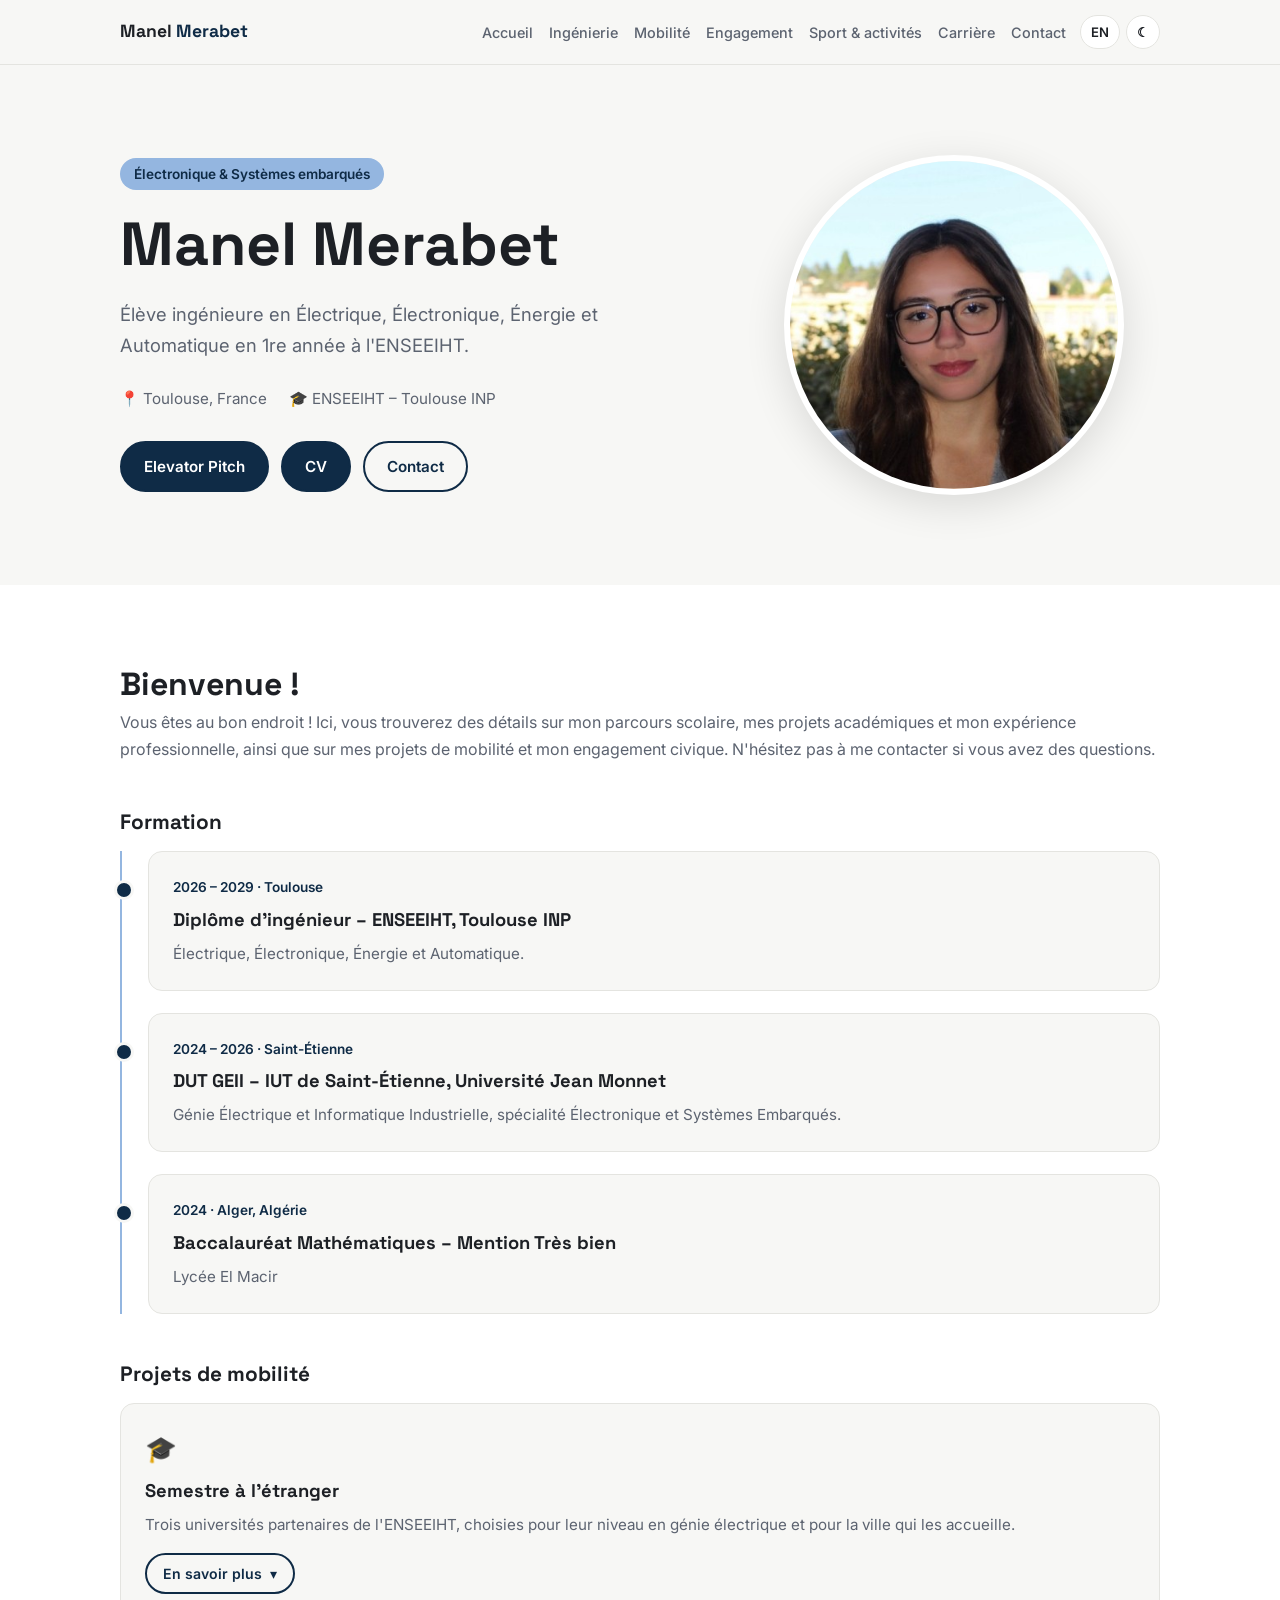
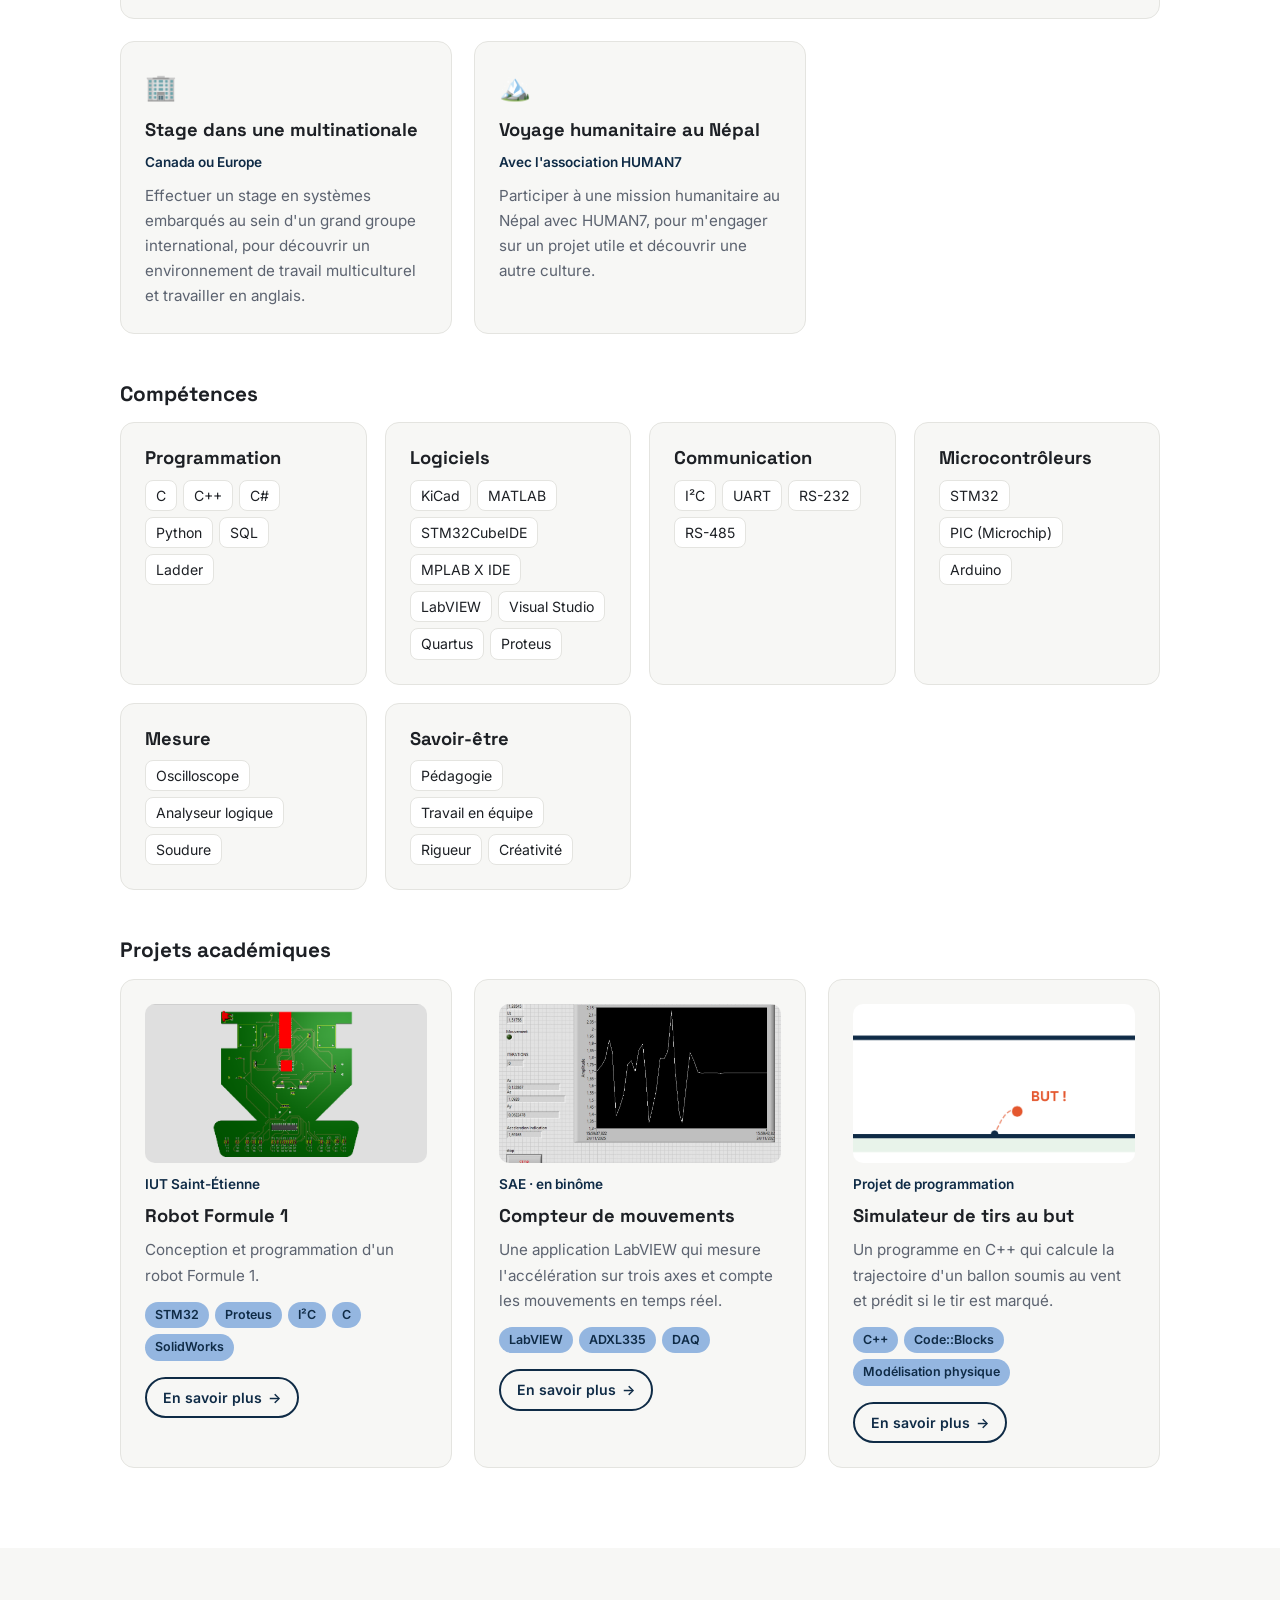
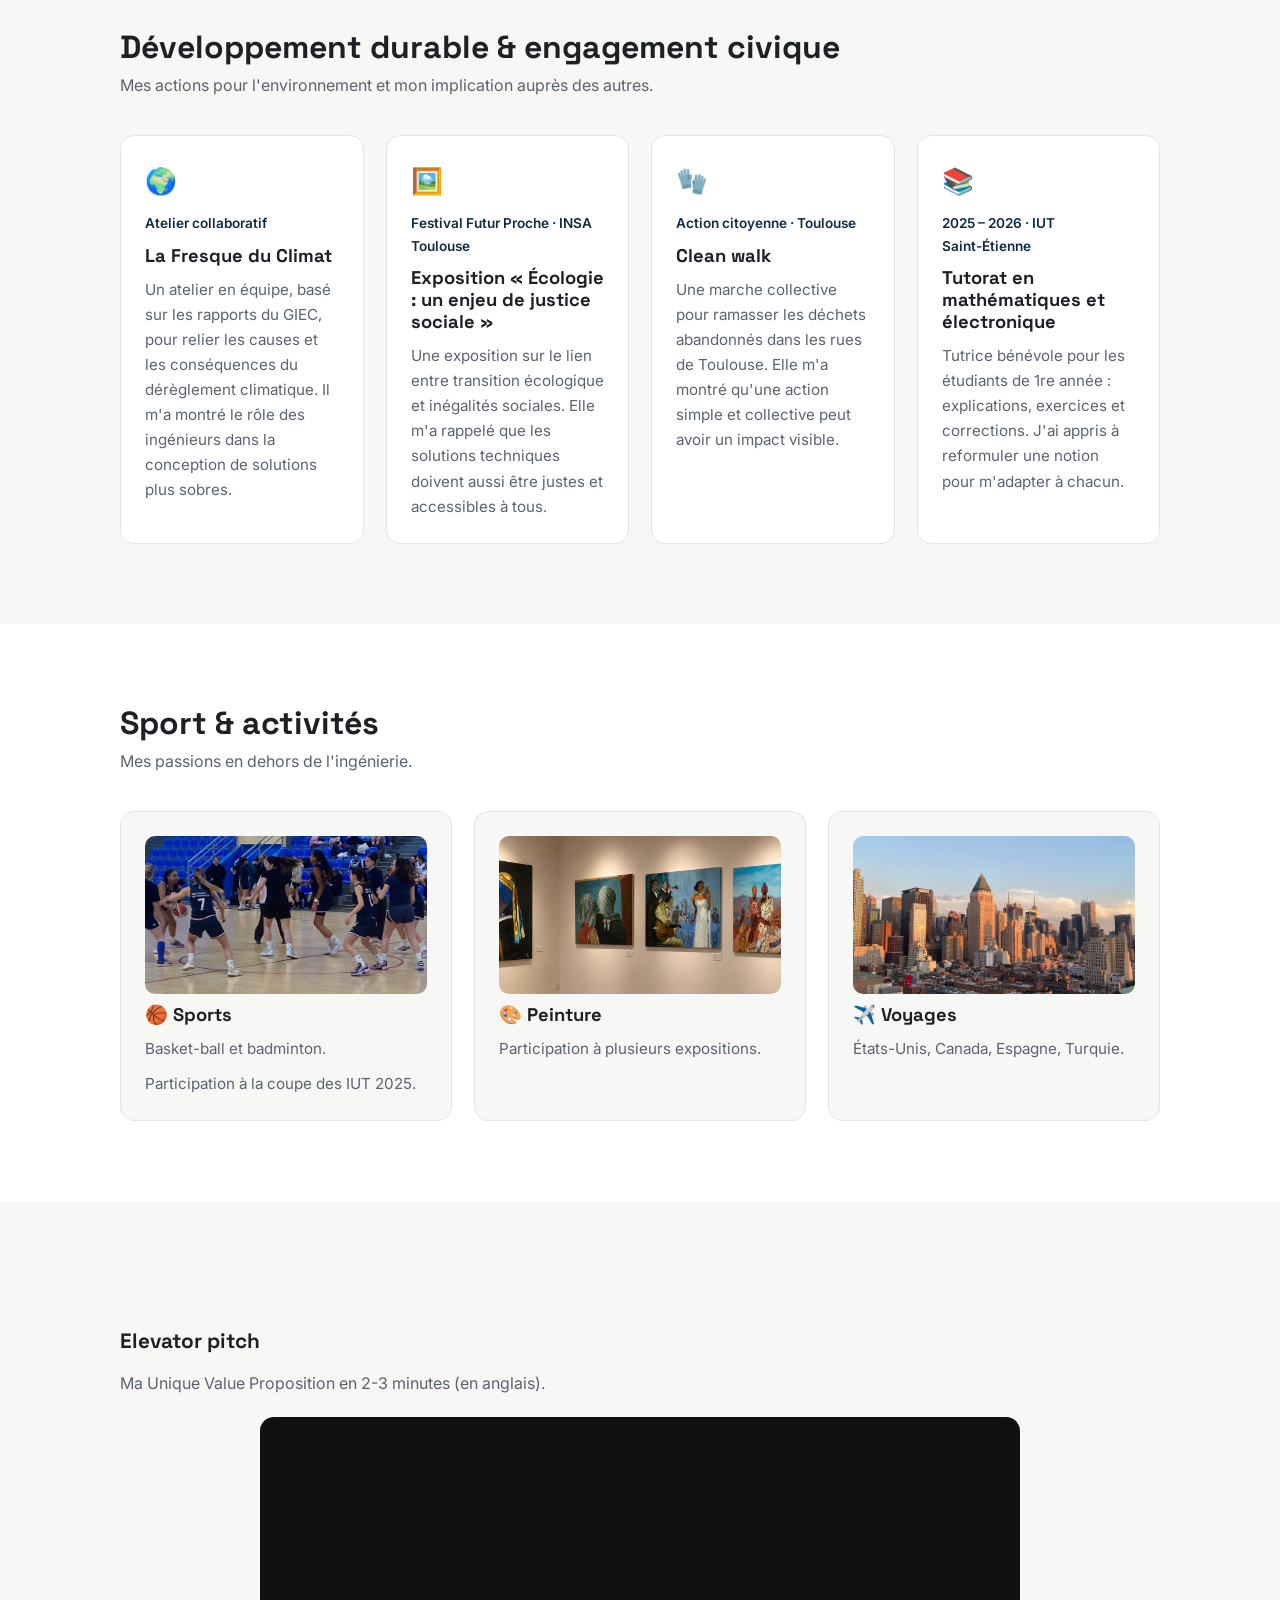
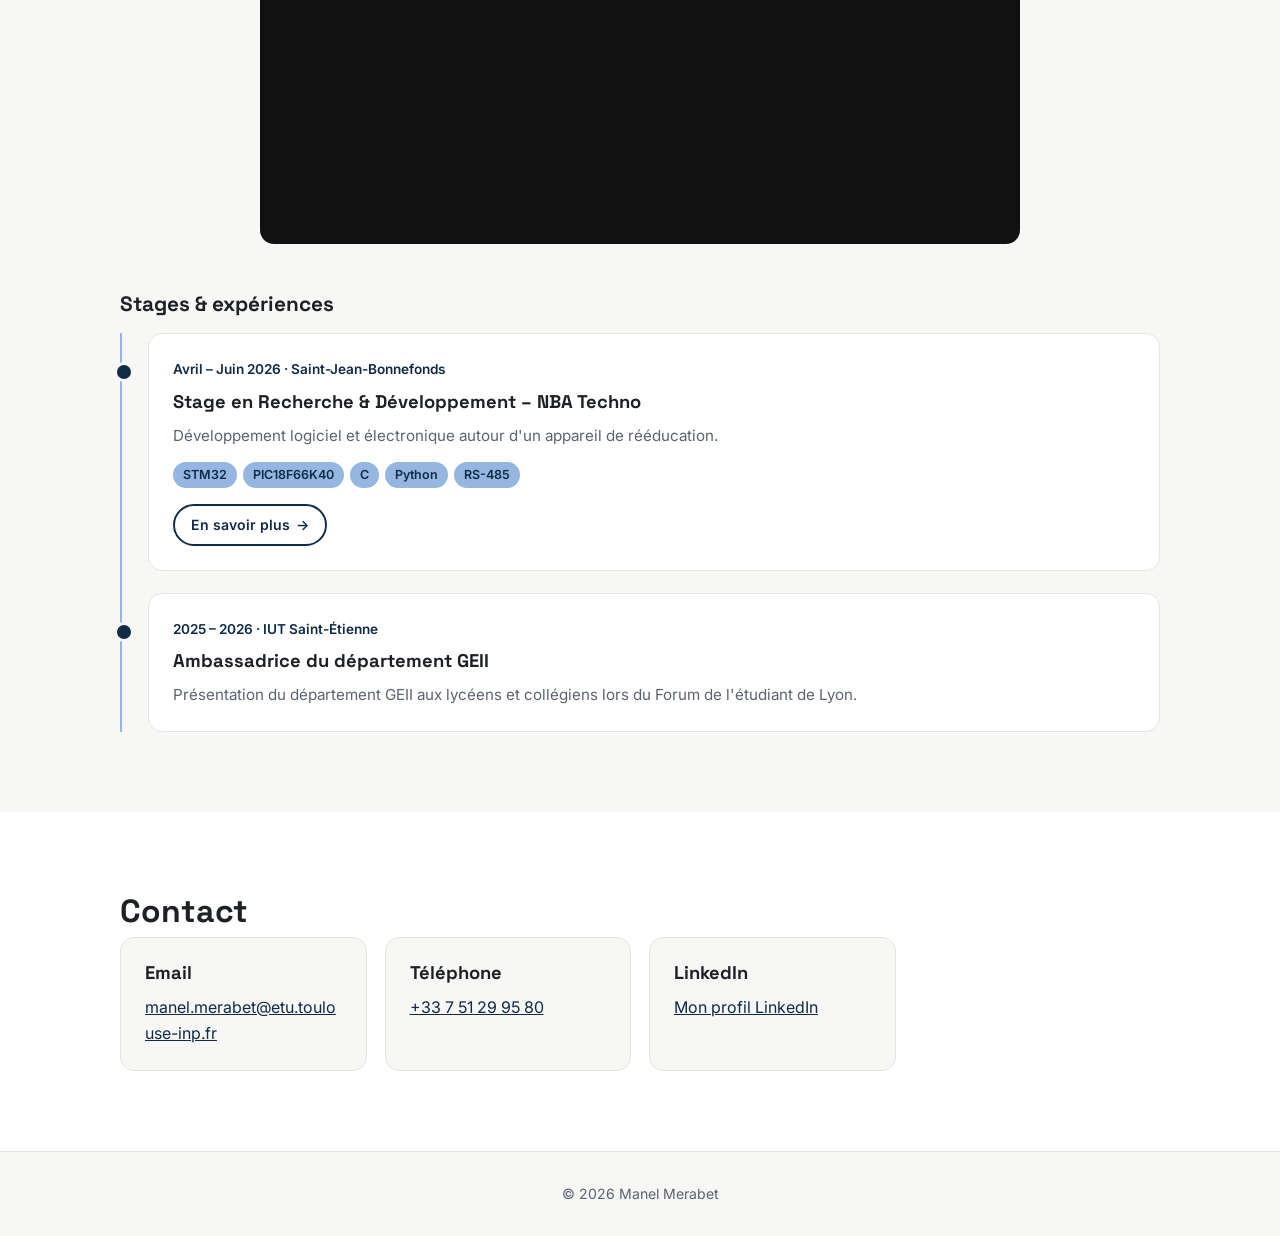
==== index.html @ 95bf096a "Add files via upload" ====
<!DOCTYPE html>
<!--
  ╔══════════════════════════════════════════════════════════════════╗
  ║                 E-PORTFOLIO DE MANEL MERABET                     ║
  ║          (format ENSEEIHT – CAM L3 – 6 onglets obligatoires)     ║
  ╠══════════════════════════════════════════════════════════════════╣
  ║  NOUVEAU DANS CETTE VERSION :                                    ║
  ║  - Bouton ☀/☾ en haut : mode clair / mode sombre                 ║
  ║  - Bouton FR/EN en haut : version française / anglaise           ║
  ║  - Boutons "En savoir plus" :                                    ║
  ║      · semestre → s'ouvre dans la page                           ║
  ║      · stage et projets → ouvrent une PAGE DÉTAILLÉE dans le     ║
  ║        même onglet (stage-nba-techno.html, projet-robot.html,    ║
  ║        projet-accelerometre.html, projet-simulateur.html)        ║
  ║                                                                  ║
  ║  ⭐ COMMENT MARCHE LE FRANÇAIS / ANGLAIS :                        ║
  ║  Chaque texte est écrit DEUX FOIS, l'un sous l'autre :           ║
  ║     <p class="fr">Bonjour</p>                                    ║
  ║     <p class="en">Hello</p>                                      ║
  ║  Le site affiche seulement celui de la langue choisie.           ║
  ║  ⚠️ Quand tu modifies un texte, modifie LES DEUX versions.       ║
  ║                                                                  ║
  ║  ⭐ COMMENT MARCHE "EN SAVOIR PLUS" :                             ║
  ║     <details>                                                    ║
  ║       <summary>En savoir plus</summary>   ← le bouton            ║
  ║       ... contenu caché qui s'ouvre au clic ...                  ║
  ║     </details>                                                   ║
  ║                                                                  ║
  ║  RAPPELS :                                                       ║
  ║  - ✏️ = à modifier / compléter   ⚠️ = attention                  ║
  ║  - Ctrl + F puis "✏️" pour trouver tous les endroits à remplir.  ║
  ║  - Ne supprime jamais une balise fermante (</p>, </div>...).     ║
  ║                                                                  ║
  ║  FICHIERS DU SITE (tous dans le MÊME dossier) :                  ║
  ║  index.html (cette page) · style.css (style de TOUTES les pages, ║
  ║  dont les couleurs) · script.js (boutons FR/EN et ☾/☀)           ║
  ║  + les 4 pages détaillées citées plus haut                       ║
  ║  + tes images et CV :                                            ║
  ║  photo.jpg · CV_Manel_Merabet_FR.pdf · CV_Manel_Merabet_EN.pdf   ║
  ║  projet-robot.png · projet-accelerometre.jpg                     ║
  ║  projet-simulateur-carte.png · sport.jpg · peinture.jpg          ║
  ║  voyages.jpg                                                     ║
  ╚══════════════════════════════════════════════════════════════════╝
-->
<html lang="fr" data-lang="fr" data-title-fr="Manel Merabet – E-portfolio ENSEEIHT" data-title-en="Manel Merabet – ENSEEIHT e-portfolio">
<head>
  <meta charset="UTF-8">
  <meta name="viewport" content="width=device-width, initial-scale=1.0">
  <title>Manel Merabet – E-portfolio ENSEEIHT</title>
  <meta name="description" content="E-portfolio de Manel Merabet, élève ingénieure à l'ENSEEIHT : projets, mobilité, engagement et projet professionnel.">

  <!-- Remet la langue et le thème choisis lors de la dernière visite (ne pas toucher) -->
  <script>
    (function () {
      var r = document.documentElement;
      try {
        var t = localStorage.getItem('theme');
        var l = localStorage.getItem('lang');
        if (t) r.setAttribute('data-theme', t);
        if (l) { r.setAttribute('data-lang', l); r.lang = l; }
      } catch (e) {}
    })();
  </script>

  <link rel="preconnect" href="https://fonts.googleapis.com">
  <link rel="preconnect" href="https://fonts.gstatic.com" crossorigin>
  <link href="https://fonts.googleapis.com/css2?family=Space+Grotesk:wght@500;700&family=Inter:wght@400;500;600&display=swap" rel="stylesheet">

  <!-- Tout le style (couleurs, tailles...) est dans style.css -->
  <link rel="stylesheet" href="style.css">
</head>
<body>

  <!-- ==================================================================
       MENU (les 6 onglets N7) + boutons langue et thème
       ================================================================== -->
  <header>
    <nav class="conteneur">
      <a href="#accueil" class="logo">Manel <span>Merabet</span></a>

      <ul class="menu" onclick="this.classList.remove('ouvert')">
        <li><a href="#accueil"><span class="fr">Accueil</span><span class="en">Welcome</span></a></li>
        <li><a href="#ingenierie"><span class="fr">Ingénierie</span><span class="en">Engineering</span></a></li>
        <li><a href="#mobilite"><span class="fr">Mobilité</span><span class="en">Mobility</span></a></li>
        <li><a href="#engagement"><span class="fr">Engagement</span><span class="en">Engagement</span></a></li>
        <li><a href="#activites"><span class="fr">Sport &amp; activités</span><span class="en">Sport &amp; activities</span></a></li>
        <li><a href="#carriere"><span class="fr">Carrière</span><span class="en">Career</span></a></li>
        <li><a href="#contact">Contact</a></li>
      </ul>

      <div class="reglages">
        <!-- Bouton langue : affiche la langue vers laquelle on va basculer -->
        <button class="petit-bouton" onclick="changerLangue()" aria-label="Changer de langue / Switch language">
          <span class="fr">EN</span><span class="en">FR</span>
        </button>
        <!-- Bouton thème clair / sombre -->
        <button class="petit-bouton" id="bouton-theme" onclick="changerTheme()" aria-label="Mode clair / sombre">☾</button>
        <button class="bouton-menu" aria-label="Menu" onclick="document.querySelector('.menu').classList.toggle('ouvert')">☰</button>
      </div>
    </nav>
  </header>

  <main>

    <!-- ==================================================================
         ONGLET 1 : WELCOME (Accueil)
         ================================================================== -->
    <section id="accueil">
      <div class="conteneur accueil-grille">
        <div>
          <span class="badge">
            <span class="fr">Électronique &amp; Systèmes embarqués</span>
            <span class="en">Electronics &amp; Embedded Systems</span>
          </span>

          <h1>Manel Merabet</h1>

          <!-- ✏️ Ta présentation (présent → passé bref → ce que tu cherches) -->
          <p class="accroche fr">
            Élève ingénieure en Électrique, Électronique, Énergie et Automatique en 1re année à l'ENSEEIHT.
          </p>
          <p class="accroche en">
            First-year engineering student in Electrical Engineering, Electronics, Energy and Automation at ENSEEIHT.
          </p>

          <div class="infos">
            <span>📍 Toulouse, France</span>
            <span>🎓 ENSEEIHT – Toulouse INP</span>
          </div>

          <div class="boutons">
            <a href="#pitch" class="bouton plein">Elevator Pitch</a>
            <a href="CV_Manel_Merabet_FR.pdf" class="bouton plein fr" target="_blank">CV</a>
            <a href="CV_Manel_Merabet_EN.pdf" class="bouton plein en" target="_blank">Resume</a>
            <a href="#contact" class="bouton vide">Contact</a>
            
            
          </div>
        </div>

        <!-- ✏️ Ta photo : photo.jpg dans le dossier -->
        <img src="photo.jpg" alt="Manel Merabet" class="photo">
      </div>
    </section>

    <!-- ==================================================================
         ONGLET 2 : ENGINEERING COURSE (Parcours ingénieur)
         Formation (frise) → Projets de mobilité → Compétences → Projets
         ================================================================== -->
    <section id="ingenierie">
      <div class="conteneur">
        <h2 class="titre-section"><span class="fr">Bienvenue !</span><span class="en">Welcome!</span></h2>
        <p class="sous-titre">
          <span class="fr">Vous êtes au bon endroit ! Ici, vous trouverez des détails sur mon parcours scolaire, mes projets académiques et mon expérience professionnelle, ainsi que sur mes projets de mobilité et mon engagement civique. N'hésitez pas à me contacter si vous avez des questions.</span>
          <span class="en">You are in the right place! Here you will find details about my education, my academic projects and my work experience, as well as my mobility plans and civic engagement. Feel free to contact me if you have any questions.</span>
        </p>

       
        <!-- ---------------- FORMATION (même format que les expériences) ----------------
             ✏️ Un bloc <article class="carte"> par diplôme, le plus récent en haut. -->
        <h3 id="formation"><span class="fr">Formation</span><span class="en">Education</span></h3>
        <div class="frise">

          <article class="carte">
            <span class="meta">2026 – 2029 · Toulouse</span>
            <h4>
              <span class="fr">Diplôme d'ingénieur – ENSEEIHT, Toulouse INP</span>
              <span class="en">Engineering degree – ENSEEIHT, Toulouse INP</span>
            </h4>
            <p class="fr">Électrique, Électronique, Énergie et Automatique.</p>
            <p class="en">Electrical Engineering, Electronics, Energy and Automation.</p>
          </article>

          <article class="carte">
            <span class="meta">2024 – 2026 · Saint-Étienne</span>
            <h4>
              <span class="fr">DUT GEII – IUT de Saint-Étienne, Université Jean Monnet</span>
              <span class="en">Bachelor of Technology in Electrical Engineering – IUT Saint-Étienne</span>
            </h4>
            <p class="fr">Génie Électrique et Informatique Industrielle, spécialité Électronique et Systèmes Embarqués.</p>
            <p class="en">Electrical Engineering and Industrial Computing, specialising in Electronics and Embedded Systems.</p>
          </article>

          <article class="carte">
            <span class="meta">2024 · <span class="fr">Alger, Algérie</span><span class="en">Algiers, Algeria</span></span>
            <h4>
              <span class="fr">Baccalauréat Mathématiques – Mention Très bien</span>
              <span class="en">Baccalaureate in Mathematics – Highest Honours</span>
            </h4>
            <p>Lycée El Macir</p>
          </article>

        </div>

        <!-- ---------------- PROJETS DE MOBILITÉ ----------------
             1 grande carte "Semestre à l'étranger" (avec En savoir plus → 3 universités)
             + 1 carte stage + 1 carte Népal.
             ⚠️ Pense à relier chaque université à un de tes 3 role models (onglet Carrière). -->
        <h3 id="projets-mobilite"><span class="fr">Projets de mobilité</span><span class="en">Mobility plans</span></h3>
        <div class="grille">

          <!-- ======== SEMESTRE À L'ÉTRANGER ======== -->
          <article class="carte large">
            <span class="icone">🎓</span>
            <h4><span class="fr">Semestre à l'étranger</span><span class="en">Semester abroad</span></h4>
            <p class="fr">Trois universités partenaires de l'ENSEEIHT, choisies pour leur niveau en génie électrique et pour la ville qui les accueille.</p>
            <p class="en">Three ENSEEIHT partner universities, chosen for their strength in electrical engineering and for the city around them.</p>

            <details>
              <summary><span class="fr">En savoir plus</span><span class="en">Learn more</span></summary>
              <div class="details-contenu">
                <div class="universites">

                  <!-- ---- Université 1 : TUM ---- -->
                  <div class="universite">
                    <img class="drapeau" src="https://flagcdn.com/w80/de.png" alt="Allemagne">
                    <h5>Technische Universität München (TUM)</h5>
                    <span class="meta">
                      <span class="fr">Munich, Allemagne · Erasmus+ · Electricity and energy</span>
                      <span class="en">Munich, Germany · Erasmus+ · Electricity and energy</span>
                    </span>
                    <p class="fr"><strong>L'école :</strong> l'une des meilleures universités techniques d'Europe, très reconnue en génie électrique, énergie et systèmes embarqués, avec une recherche très active.</p>
                    <p class="en"><strong>The school:</strong> one of Europe's leading technical universities, highly regarded in electrical engineering, energy and embedded systems, with very active research.</p>
                    <p class="fr"><strong>La ville :</strong> Munich est un grand pôle industriel (Siemens, Infineon, BMW, Rohde &amp; Schwarz), avec une excellente qualité de vie, et l'occasion d'améliorer mon allemand.</p>
                    <p class="en"><strong>The city:</strong> Munich is a major industrial hub (Siemens, Infineon, BMW, Rohde &amp; Schwarz), with a high quality of life,  and a chance to improve my German language.</p>
                  </div>

                  <!-- ---- Université 2 : University of Sydney ----
                       ⚠️ D'après ta capture, l'accord se termine le 08/10/2025 :
                          vérifie auprès des relations internationales qu'il est renouvelé. -->
                  <div class="universite">
                    <img class="drapeau" src="https://flagcdn.com/w80/au.png" alt="Australie">
                  
                    <h5>The University of Sydney</h5>
                    <span class="meta">
                      <span class="fr">Sydney, Australie · Échange bilatéral</span>
                      <span class="en">Sydney, Australia · Bilateral exchange</span>
                    </span>
                    <p class="fr"><strong>L'école :</strong> la plus ancienne université d'Australie et l'une des mieux classées au monde, avec une faculté d'ingénierie réputée en génie électrique et électronique.</p>
                    <p class="en"><strong>The school:</strong> Australia's oldest university and one of the highest-ranked in the world, with a renowned faculty of engineering in electrical and electronic engineering.</p>
                    <p class="fr"><strong>La ville :</strong> Sydney est la plus grande ville d'Australie, un centre économique international, avec une immersion totale en anglais et une vie au bord de l'océan.</p>
                    <p class="en"><strong>The city:</strong> Sydney is Australia's largest city and an international business hub, offering full English immersion and life by the ocean.</p>
                  </div>

                  <!-- ---- Université 3 : Tokyo City University ----
                       ⚠️ Vérifie que l'accord est toujours actif et que les cours de génie électrique
                          sont ouverts aux étudiants de l'N7. -->
                  <div class="universite">
                    <img class="drapeau" src="https://flagcdn.com/w80/jp.png" alt="Japon">
                    <h5>Tokyo City University (TCU)</h5>
                    <span class="meta">
                      <span class="fr">Tokyo, Japon · Échange bilatéral</span>
                      <span class="en">Tokyo, Japan · Bilateral exchange</span>
                    </span>
                    <p class="fr"><strong>L'école :</strong> une université japonaise spécialisée en sciences et ingénierie, avec des formations en génie électrique et électronique.</p>
                    <p class="en"><strong>The school:</strong> a Japanese university specialising in science and engineering, offering electrical and electronic engineering courses.</p>
                    <p class="fr"><strong>La ville :</strong> Tokyo est une capitale mondiale de l'électronique et de la robotique (Sony, Toshiba, NEC), et une immersion dans une culture très différente.</p>
                    <p class="en"><strong>The city:</strong> Tokyo is a world capital of electronics and robotics (Sony, Toshiba, NEC), and an immersion in a very different culture.</p>
                  </div>

                </div>
              </div>
            </details>
          </article>

          <!-- ======== STAGE DANS UNE MULTINATIONALE ======== -->
          <article class="carte">
            <span class="icone">🏢</span>
            <h4><span class="fr">Stage dans une multinationale</span><span class="en">Internship in a multinational company</span></h4>
            <span class="meta"><span class="fr">Canada ou Europe</span><span class="en">Canada or Europe</span></span>
            <!-- ✏️ Précise : quel stage (S8, fin d'études ?), quel secteur, quelles entreprises visées -->
            <p class="fr">Effectuer un stage en systèmes embarqués au sein d'un grand groupe international, pour découvrir un environnement de travail multiculturel et travailler en anglais.</p>
            <p class="en">Complete an embedded systems internship in a large international company, to experience a multicultural work environment and work in English.</p>
          </article>

          <!-- ======== NÉPAL – HUMAN7 ======== -->
          <article class="carte">
            <span class="icone">🏔️</span>
            <h4><span class="fr">Voyage humanitaire au Népal</span><span class="en">Humanitarian trip to Nepal</span></h4>
            <span class="meta"><span class="fr">Avec l'association HUMAN7</span><span class="en">With the HUMAN7 association</span></span>
            <!-- ✏️ Précise : la mission prévue, la période, ton rôle -->
            <p class="fr">Participer à une mission humanitaire au Népal avec HUMAN7, pour m'engager sur un projet utile et découvrir une autre culture.</p>
            <p class="en">Take part in a humanitarian mission in Nepal with HUMAN7, to contribute to a meaningful project and discover another culture.</p>
          </article>

        </div>

        <!-- ---------------- COMPÉTENCES ----------------
             Les noms techniques (C, Python...) sont les mêmes en FR et EN. -->
        <h3 id="competences"><span class="fr">Compétences</span><span class="en">Skills</span></h3>
        <div class="competences">
          <div class="carte">
            <h4><span class="fr">Programmation</span><span class="en">Programming</span></h4>
            <ul><li>C</li><li>C++</li><li>C#</li><li>Python</li><li>SQL</li><li>Ladder</li></ul>
          </div>
          <div class="carte">
            <h4><span class="fr">Logiciels</span><span class="en">Software</span></h4>
            <ul><li>KiCad</li><li>MATLAB</li><li>STM32CubeIDE</li><li>MPLAB X IDE</li><li>LabVIEW</li><li>Visual Studio</li><li>Quartus</li><li>Proteus</li></ul>
          </div>
          <div class="carte">
            <h4><span class="fr">Communication</span><span class="en">Communication protocols</span></h4>
            <ul><li>I²C</li><li>UART</li><li>RS-232</li><li>RS-485</li></ul>
          </div>
          <div class="carte">
            <h4><span class="fr">Microcontrôleurs</span><span class="en">Microcontrollers</span></h4>
            <ul><li>STM32</li><li>PIC (Microchip)</li><li>Arduino</li></ul>
          </div>
          <div class="carte">
            <h4><span class="fr">Mesure</span><span class="en">Test &amp; measurement</span></h4>
            <ul>
              <li><span class="fr">Oscilloscope</span><span class="en">Oscilloscope</span></li>
              <li><span class="fr">Analyseur logique</span><span class="en">Logic analyzer</span></li>
              <li><span class="fr">Soudure</span><span class="en">Soldering</span></li>
            </ul>
          </div>
          <div class="carte">
            <h4><span class="fr">Savoir-être</span><span class="en">Soft skills</span></h4>
            <ul>
              <li><span class="fr">Pédagogie</span><span class="en">Teaching</span></li>
              <li><span class="fr">Travail en équipe</span><span class="en">Teamwork</span></li>
              <li><span class="fr">Rigueur</span><span class="en">Rigour</span></li>
              <li><span class="fr">Créativité</span><span class="en">Creativity</span></li>
            </ul>
          </div>
        </div>

        <!-- ---------------- PROJETS ACADÉMIQUES ----------------
             Titre + résumé court + bouton "En savoir plus" qui ouvre la page détaillée.
             ✏️ Le détail de chaque projet se modifie dans son propre fichier
                (projet-robot.html, projet-accelerometre.html, projet-simulateur.html).
             ✏️ Pour un nouveau projet : copie un bloc <article> ... </article> entier. -->
        <h3 id="projets"><span class="fr">Projets académiques</span><span class="en">Academic projects</span></h3>
        <div class="grille">

          <!-- ======== PROJET 1 : ROBOT ======== -->
          <article class="carte">
            <img src="projet-robot.png" alt="Robot Formule 1 / Formula 1 Robot">
            <span class="meta"><span class="fr">IUT Saint-Étienne</span><span class="en">IUT Saint-Étienne</span></span>
            <h4><span class="fr">Robot Formule 1 </span><span class="en">Formula 1 robot</span></h4>
            <p class="fr">Conception et programmation d'un robot Formule 1.</p>
            <p class="en">Design and programming of a Formula 1 robot.</p>
            <div class="etiquettes"><span>STM32</span><span>Proteus</span><span>I²C</span><span>C</span><span>SolidWorks</span></div>
            <!-- "En savoir plus" ouvre la page détaillée projet-robot.html (dans le même onglet) -->
            <a href="projet-robot.html" class="bouton-lien"><span class="fr">En savoir plus</span><span class="en">Learn more</span> →</a>
          </article>

          <!-- ======== PROJET 2 : ACCÉLÉROMÈTRE ======== -->
          <article class="carte">
            <!-- style="..." : l'image s'affiche en entier, sans être coupée -->
            <img src="projet-accelerometre.jpg" alt="Accéléromètre / Accelerometer">
            <span class="meta"><span class="fr">SAE · en binôme</span><span class="en">Pair project</span></span>
            <h4><span class="fr">Compteur de mouvements</span><span class="en">Motion counter</span></h4>
            <p class="fr">Une application LabVIEW qui mesure l'accélération sur trois axes et compte les mouvements en temps réel.</p>
            <p class="en">A LabVIEW application that measures acceleration on three axes and counts movements in real time.</p>
            <div class="etiquettes"><span>LabVIEW</span><span>ADXL335</span><span>DAQ</span></div>
            <!-- "En savoir plus" ouvre la page détaillée projet-accelerometre.html (dans le même onglet) -->
            <a href="projet-accelerometre.html" class="bouton-lien"><span class="fr">En savoir plus</span><span class="en">Learn more</span> →</a>
          </article>

          <!-- ======== PROJET 3 : SIMULATEUR C++ ======== -->
          <article class="carte">
            <!-- style="..." : l'image s'affiche en entier, sans être coupée -->
            <img src="projet-simulateur-carte.png" alt="Simulateur de tirs au but / Penalty shoot-out simulator" >
            <span class="meta"><span class="fr">Projet de programmation</span><span class="en">Programming project</span></span>
            <h4><span class="fr">Simulateur de tirs au but</span><span class="en">Penalty shoot-out simulator</span></h4>
            <p class="fr">Un programme en C++ qui calcule la trajectoire d'un ballon soumis au vent et prédit si le tir est marqué.</p>
            <p class="en">A C++ program that calculates a ball's path in the wind and predicts whether the shot is scored.</p>
            <div class="etiquettes"><span>C++</span><span>Code::Blocks</span><span><span class="fr">Modélisation physique</span><span class="en">Physics modelling</span></span></div>
            <!-- "En savoir plus" ouvre la page détaillée projet-simulateur.html (dans le même onglet) -->
            <a href="projet-simulateur.html" class="bouton-lien"><span class="fr">En savoir plus</span><span class="en">Learn more</span> →</a>
          </article>

        </div>
      </div>
    </section>

    

    <!-- ==================================================================
         ONGLET 4 : SUSTAINABILITY & CIVIC ENGAGEMENT
         ================================================================== -->
    <section id="engagement">
      <div class="conteneur">
        <h2 class="titre-section"><span class="fr">Développement durable &amp; engagement civique</span><span class="en">Sustainability &amp; civic engagement</span></h2>
        <p class="sous-titre">
          <span class="fr">Mes actions pour l'environnement et mon implication auprès des autres.</span>
          <span class="en">My actions for the environment and my involvement with others.</span>
        </p>

        <!-- ---------------- MES ENGAGEMENTS ----------------
             4 cartes sur une même ligne (style="..." sur la grille).
             ✏️ Pour ajouter une action : copie un bloc <article class="carte"> ... </article>. -->
        <div class="grille" style="grid-template-columns: repeat(auto-fit, minmax(220px, 1fr));">

          <!-- ======== FRESQUE DU CLIMAT ======== -->
          <article class="carte">
            <span class="icone">🌍</span>
            <span class="meta"><span class="fr">Atelier collaboratif</span><span class="en">Collaborative workshop</span></span>
            <h4><span class="fr">La Fresque du Climat</span><span class="en">The Climate Fresk</span></h4>
            <p class="fr">Un atelier en équipe, basé sur les rapports du GIEC, pour relier les causes et les conséquences du dérèglement climatique. Il m'a montré le rôle des ingénieurs dans la conception de solutions plus sobres.</p>
            <p class="en">A team workshop, based on IPCC reports, linking the causes and consequences of climate change. It showed me the role engineers play in designing more sustainable solutions.</p>
          </article>

          <!-- ======== FUTUR PROCHE ======== -->
          <article class="carte">
            <span class="icone">🖼️</span>
            <span class="meta"><span class="fr">Festival Futur Proche · INSA Toulouse</span><span class="en">Futur Proche festival · INSA Toulouse</span></span>
            <h4><span class="fr">Exposition « Écologie : un enjeu de justice sociale »</span><span class="en">Exhibition “Ecology: a matter of social justice”</span></h4>
            <p class="fr">Une exposition sur le lien entre transition écologique et inégalités sociales. Elle m'a rappelé que les solutions techniques doivent aussi être justes et accessibles à tous.</p>
            <p class="en">An exhibition on the link between the ecological transition and social inequality. It reminded me that technical solutions must also be fair and accessible to all.</p>
          </article>

          <!-- ======== CLEAN WALK ======== -->
          <article class="carte">
            <span class="icone">🧤</span>
            <span class="meta"><span class="fr">Action citoyenne · Toulouse</span><span class="en">Community action · Toulouse</span></span>
            <h4>Clean walk</h4>
            <p class="fr">Une marche collective pour ramasser les déchets abandonnés dans les rues de Toulouse. Elle m'a montré qu'une action simple et collective peut avoir un impact visible.</p>
            <p class="en">A group walk to pick up litter in the streets of Toulouse. It showed me that a simple, collective action can have a visible impact.</p>
          </article>

          <!-- ======== TUTORAT ======== -->
          <article class="carte">
            <span class="icone">📚</span>
            <span class="meta">2025 – 2026 · IUT Saint-Étienne</span>
            <h4><span class="fr">Tutorat en mathématiques et électronique</span><span class="en">Peer tutoring in mathematics and electronics</span></h4>
            <p class="fr">Tutrice bénévole pour les étudiants de 1re année : explications, exercices et corrections. J'ai appris à reformuler une notion pour m'adapter à chacun.</p>
            <p class="en">Volunteer tutor for first-year students: explanations, exercises and marking. I learned to rephrase an idea to suit each student.</p>
          </article>

        </div>
      </div>
    </section>

    <!-- ==================================================================
         ONGLET 5 : SPORT & OTHER ACTIVITIES
         ================================================================== -->
    <section id="activites">
      <div class="conteneur">
        <h2 class="titre-section"><span class="fr">Sport &amp; activités</span><span class="en">Sport &amp; activities</span></h2>
        <p class="sous-titre">
          <span class="fr">Mes passions en dehors de l'ingénierie.</span>
          <span class="en">My passions outside engineering.</span>
        </p>

        <div class="grille">
          <article class="carte">
            <img src="sport.jpg" alt="Sport">
            <h4>🏀 <span class="fr">Sports</span><span class="en">Sports</span></h4>
            <p class="fr">Basket-ball et badminton.</p>
            <p class="en">Basketball and badminton.</p>
            <p class="fr">Participation à la coupe des IUT 2025.</p>
            <p class="en">Took part in the 2025 IUT Cup (French university institutes of technology).</p>
          </article>
          <article class="carte">
            <img src="peinture.jpg" alt="Peinture / Painting">
            <h4>🎨 <span class="fr">Peinture</span><span class="en">Painting</span></h4>
            <p class="fr">Participation à plusieurs expositions.</p>
            <p class="en">My work has been shown in several exhibitions.</p>
          </article>
          <article class="carte">
            <img src="voyages.jpg" alt="Voyages / Travel">
            <h4>✈️ <span class="fr">Voyages</span><span class="en">Travel</span></h4>
            <p class="fr">États-Unis, Canada, Espagne, Turquie.</p>
            <p class="en">USA, Canada, Spain, Turkey.</p>
          </article>
        </div>
      </div>
    </section>

    <!-- ==================================================================
         ONGLET 6 : CAREER DEVELOPMENT (pitch + stages)
         ⚠️ NE PAS SUPPRIMER les 2 lignes <section ...> et <div class="conteneur"> :
            ce sont elles qui gardent la section centrée dans la page.
         ================================================================== -->
    <section id="carriere">
      <div class="conteneur">

        <!-- ---------------- VIDÉO PITCH ----------------
             ✏️ Mets ta vidéo sur YouTube en "Non répertoriée", puis remplace
                ID_DE_TA_VIDEO par son identifiant (les lettres après "watch?v="). -->
        <h3 id="pitch">Elevator pitch</h3>
        <p class="intro">
          <span class="fr">Ma Unique Value Proposition en 2-3 minutes (en anglais).</span>
          <span class="en">My Unique Value Proposition in 2-3 minutes.</span>
        </p>
        <!-- style="..." : la vidéo est centrée -->
        <div class="video" style="margin: 0 auto;">
          <iframe src="https://www.youtube.com/embed/ID_DE_TA_VIDEO" title="Elevator pitch – Manel Merabet" allowfullscreen></iframe>
        </div>

       
        <!-- ---------------- STAGES & EXPÉRIENCES ----------------
             "En savoir plus" ouvre stage-nba-techno.html (le détail se modifie là-bas). -->
        <h3 id="stages"><span class="fr">Stages &amp; expériences</span><span class="en">Internships &amp; experience</span></h3>
        <div class="frise">

          <!-- ======== STAGE NBA TECHNO ======== -->
          <article class="carte">
            <span class="meta"><span class="fr">Avril – Juin 2026</span><span class="en">April – June 2026</span> · Saint-Jean-Bonnefonds</span>
            <h4><span class="fr">Stage en Recherche &amp; Développement – NBA Techno</span><span class="en">Research &amp; Development intern – NBA Techno</span></h4>
            <p class="fr">Développement logiciel et électronique autour d'un appareil de rééducation.</p>
            <p class="en">Software and hardware development for a rehabilitation device.</p>
            <div class="etiquettes"><span>STM32</span><span>PIC18F66K40</span><span>C</span><span>Python</span><span>RS-485</span></div>

            <!-- "En savoir plus" ouvre la page détaillée stage-nba-techno.html (dans le même onglet) -->
            <a href="stage-nba-techno.html" class="bouton-lien"><span class="fr">En savoir plus</span><span class="en">Learn more</span> →</a>
          </article>

          <!-- ======== AMBASSADRICE ======== -->
          <article class="carte">
            <span class="meta">2025 – 2026 · IUT Saint-Étienne</span>
            <h4><span class="fr">Ambassadrice du département GEII</span><span class="en">Student ambassador – Electrical Engineering department</span></h4>
            <p class="fr">Présentation du département GEII aux lycéens et collégiens lors du Forum de l'étudiant de Lyon.</p>
            <p class="en">Presented the Electrical Engineering department to high school and middle school students at the Lyon Student Forum.</p>
          </article>

        </div>

       
      </div>
    </section>

    <!-- ==================================================================
         CONTACT
         ================================================================== -->
    <section id="contact">
      <div class="conteneur">
        <h2 class="titre-section">Contact</h2>
        
        <div class="contact-grille">
          <div class="carte">
            <h4>Email</h4>
            <a href="mailto:manel.merabet@etu.toulouse-inp.fr">manel.merabet@etu.toulouse-inp.fr</a>
          </div>
          <div class="carte">
            <h4><span class="fr">Téléphone</span><span class="en">Phone</span></h4>
            <a href="tel:+33751299580">+33 7 51 29 95 80</a>
          </div>
          <div class="carte">
            <h4>LinkedIn</h4>
            <a href="https://www.linkedin.com/in/manel-merabet" target="_blank"><span class="fr">Mon profil LinkedIn</span><span class="en">My LinkedIn profile</span></a>
          </div>
        </div>
      </div>
    </section>

  </main>

  <footer>© 2026 Manel Merabet</footer>

  <!-- Boutons langue et thème : le code est dans script.js (ne pas toucher) -->
  <script src="script.js"></script>

</body>
</html>
---- style.css ----
/* =========================================================
   1. COULEURS
   ✏️ Mode CLAIR : modifie les valeurs dans :root ci-dessous.
   ✏️ Mode SOMBRE : modifie les valeurs dans les 2 blocs
      "MODE SOMBRE" juste après (garde-les identiques entre eux).
   ========================================================= */
:root {
  --fond: #f7f7f5;            /* fond de la page */
  --fond-carte: #ffffff;      /* fond des cartes */
  --fond-header: rgba(247, 247, 245, 0.92);
  --texte: #1d2025;           /* texte principal */
  --texte-doux: #5c6370;      /* texte secondaire */
  --accent: #0f2b46;          /* ✏️ couleur principale (ton bleu marine) */
  --accent-clair: #94b6e0;    /* ✏️ bleu clair (pastilles) */
  --sur-accent: #ffffff;      /* texte écrit SUR un bouton plein */
  --bordure: #e4e4e0;
  --rayon: 14px;
  --largeur-max: 1080px;
}
/* ---- MODE SOMBRE (automatique si l'ordinateur est en sombre) ---- */
@media (prefers-color-scheme: dark) {
  :root:not([data-theme="light"]) {
    --fond: #0f1419; --fond-carte: #171d24; --fond-header: rgba(15, 20, 25, 0.92);
    --texte: #e6e9ed; --texte-doux: #9aa4b0;
    --accent: #94b6e0; --accent-clair: #1f3550; --sur-accent: #0f1419; --bordure: #2a323c;
  }
}
/* ---- MODE SOMBRE (quand on clique sur le bouton ☾) ---- */
:root[data-theme="dark"] {
  --fond: #0f1419; --fond-carte: #171d24; --fond-header: rgba(15, 20, 25, 0.92);
  --texte: #e6e9ed; --texte-doux: #9aa4b0;
  --accent: #94b6e0; --accent-clair: #1f3550; --sur-accent: #0f1419; --bordure: #2a323c;
}

/* Langue : cache les textes de l'autre langue (ne pas toucher) */
html[data-lang="fr"] .en, html[data-lang="en"] .fr { display: none !important; }

/* =========================================================
   2. BASE (ne pas toucher)
   ========================================================= */
* { box-sizing: border-box; margin: 0; padding: 0; }
html { scroll-behavior: smooth; }
body { font-family: "Inter", system-ui, sans-serif; background: var(--fond); color: var(--texte); line-height: 1.65; transition: background .25s, color .25s; }
h1, h2, h3, h4, h5 { font-family: "Space Grotesk", sans-serif; line-height: 1.2; }
a { color: var(--accent); }
img { max-width: 100%; display: block; }
.conteneur { max-width: var(--largeur-max); margin: 0 auto; padding: 0 20px; }

/* =========================================================
   3. MENU
   ========================================================= */
header { position: sticky; top: 0; z-index: 10; background: var(--fond-header); backdrop-filter: blur(8px); border-bottom: 1px solid var(--bordure); }
nav { display: flex; align-items: center; justify-content: space-between; height: 64px; gap: 14px; }
.logo { font-family: "Space Grotesk", sans-serif; font-weight: 700; font-size: 1.1rem; color: var(--texte); text-decoration: none; white-space: nowrap; }
.logo span { color: var(--accent); }
.menu { display: flex; gap: 16px; list-style: none; margin-left: auto; }
.menu a { color: var(--texte-doux); text-decoration: none; font-size: 0.9rem; font-weight: 500; white-space: nowrap; }
.menu a:hover { color: var(--accent); }
.reglages { display: flex; gap: 6px; align-items: center; }
.petit-bouton { background: var(--fond-carte); border: 1px solid var(--bordure); color: var(--texte); border-radius: 99px; height: 34px; min-width: 34px; padding: 0 10px; font: 600 0.82rem "Inter", sans-serif; cursor: pointer; }
.petit-bouton:hover { border-color: var(--accent); color: var(--accent); }
.bouton-menu { display: none; background: none; border: 0; font-size: 1.6rem; cursor: pointer; color: var(--texte); }

/* =========================================================
   4. SECTIONS
   ========================================================= */
section { padding: 80px 0; scroll-margin-top: 64px; }
section:nth-of-type(even) { background: var(--fond-carte); }
.titre-section { font-size: 2rem; margin-bottom: 6px; }
.sous-titre { color: var(--texte-doux); margin-bottom: 36px; }
h3 { font-size: 1.3rem; margin: 48px 0 16px; scroll-margin-top: 80px; }
.sous-menu + h3 { margin-top: 0; }
.intro { color: var(--texte-doux); margin-bottom: 20px; max-width: 760px; }

.sous-menu { display: flex; flex-wrap: wrap; gap: 8px; margin-bottom: 36px; }
.sous-menu a { font-size: 0.85rem; font-weight: 600; text-decoration: none; padding: 6px 14px; border-radius: 99px; border: 1px solid var(--bordure); color: var(--texte-doux); background: var(--fond); }
.sous-menu a:hover { border-color: var(--accent); color: var(--accent); }

/* ---- Accueil ---- */
#accueil { padding: 90px 0; }
.accueil-grille { display: grid; grid-template-columns: 1.4fr 1fr; gap: 50px; align-items: center; }
.badge { display: inline-block; background: var(--accent-clair); color: var(--accent); font-weight: 600; font-size: 0.85rem; padding: 5px 14px; border-radius: 99px; margin-bottom: 18px; }
#accueil h1 { font-size: clamp(2.4rem, 6vw, 3.8rem); margin-bottom: 18px; }
.accroche { font-size: 1.15rem; color: var(--texte-doux); margin-bottom: 26px; max-width: 520px; }
.infos { display: flex; flex-wrap: wrap; gap: 10px 22px; color: var(--texte-doux); font-size: 0.95rem; margin-bottom: 30px; }
.photo { width: 100%; max-width: 340px; aspect-ratio: 1; object-fit: cover; border-radius: 50%; margin: 0 auto; border: 6px solid var(--fond-carte); box-shadow: 0 10px 40px rgba(0,0,0,0.12); background: var(--accent-clair); }

/* ---- Boutons ---- */
.boutons { display: flex; flex-wrap: wrap; gap: 12px; }
.bouton { display: inline-block; padding: 11px 22px; border-radius: 99px; font-weight: 600; text-decoration: none; font-size: 0.95rem; border: 2px solid var(--accent); }
.bouton.plein { background: var(--accent); color: var(--sur-accent); }
.bouton.vide { color: var(--accent); }
.bouton:hover { opacity: 0.85; }

/* ---- Cartes ---- */
.grille { display: grid; grid-template-columns: repeat(auto-fill, minmax(300px, 1fr)); gap: 22px; }
.carte { background: var(--fond-carte); border: 1px solid var(--bordure); border-radius: var(--rayon); padding: 24px; display: flex; flex-direction: column; gap: 10px; }
section:nth-of-type(even) .carte { background: var(--fond); }
.carte.large { grid-column: 1 / -1; }             /* carte qui prend toute la largeur */
.carte > img { border-radius: 10px; aspect-ratio: 16/9; object-fit: cover; background: var(--accent-clair); }
.carte h4 { font-size: 1.15rem; }
.carte p, .carte li { color: var(--texte-doux); font-size: 0.95rem; }
.carte ul { padding-left: 18px; }
.meta { font-size: 0.85rem; color: var(--accent); font-weight: 600; }
.a-completer { border-style: dashed; }
.icone { font-size: 1.6rem; }

.etiquettes { display: flex; flex-wrap: wrap; gap: 6px; padding-top: 4px; }
.etiquettes > span { background: var(--accent-clair); color: var(--accent); font-size: 0.78rem; font-weight: 600; padding: 3px 10px; border-radius: 99px; }

/* ---- "En savoir plus" ---- */
details { margin-top: auto; }
details > summary { list-style: none; cursor: pointer; display: inline-flex; align-items: center; gap: 8px; margin-top: 6px; padding: 7px 16px; border-radius: 99px; border: 2px solid var(--accent); color: var(--accent); font-weight: 600; font-size: 0.88rem; width: fit-content; }
details > summary::-webkit-details-marker { display: none; }
details > summary::after { content: "▾"; transition: transform .2s; }
details[open] > summary::after { transform: rotate(180deg); }
details > summary:hover { background: var(--accent); color: var(--sur-accent); }
.details-contenu { margin-top: 16px; padding-top: 16px; border-top: 1px solid var(--bordure); display: flex; flex-direction: column; gap: 14px; }
.details-contenu h5 { font-size: 0.98rem; color: var(--texte); }
.details-contenu p, .details-contenu li { font-size: 0.93rem; }

/* Les 3 universités dans "Semestre à l'étranger" */
.universites { display: grid; grid-template-columns: repeat(auto-fill, minmax(260px, 1fr)); gap: 16px; }
.universite { border: 1px solid var(--bordure); border-radius: 12px; padding: 18px; background: var(--fond-carte); display: flex; flex-direction: column; gap: 8px; }
section:nth-of-type(odd) .universite { background: var(--fond); }
.universite h5 { font-size: 1.05rem; }
.universite .drapeau { width: 36px; height: 24px; object-fit: cover; border-radius: 4px; }

/* ---- Compétences ---- */
.competences { display: grid; grid-template-columns: repeat(auto-fill, minmax(230px, 1fr)); gap: 18px; }
.competences .carte ul { list-style: none; padding: 0; display: flex; flex-wrap: wrap; gap: 6px; }
.competences .carte li { background: var(--fond-carte); border: 1px solid var(--bordure); padding: 3px 10px; border-radius: 8px; font-size: 0.88rem; color: var(--texte); }

/* ---- Frise (formation + expériences) ---- */
.frise { border-left: 2px solid var(--accent-clair); padding-left: 26px; display: flex; flex-direction: column; gap: 22px; }
.frise .carte { position: relative; }
.frise .carte::before { content: ""; position: absolute; left: -35px; top: 28px; width: 14px; height: 14px; border-radius: 50%; background: var(--accent); border: 3px solid var(--fond); }

/* ---- Vidéo ---- */
.video { position: relative; width: 100%; max-width: 760px; aspect-ratio: 16/9; border-radius: var(--rayon); overflow: hidden; background: #111; }
.video iframe, .video video { position: absolute; inset: 0; width: 100%; height: 100%; border: 0; }

.contact-grille { display: grid; grid-template-columns: repeat(auto-fill, minmax(220px, 1fr)); gap: 18px; }
.contact-grille .carte a { word-break: break-all; }
footer { text-align: center; padding: 30px 0; color: var(--texte-doux); font-size: 0.88rem; border-top: 1px solid var(--bordure); }

/* =========================================================
   5. PETITS ÉCRANS (ne pas toucher)
   ========================================================= */
@media (max-width: 1100px) {
  .bouton-menu { display: block; }
  .menu { display: none; position: absolute; top: 64px; left: 0; right: 0; flex-direction: column; gap: 0; background: var(--fond); border-bottom: 1px solid var(--bordure); margin: 0; }
  .menu.ouvert { display: flex; }
  .menu a { display: block; padding: 14px 20px; }
  .reglages { margin-left: auto; }
}
@media (max-width: 820px) {
  .accueil-grille { grid-template-columns: 1fr; text-align: center; }
  .accueil-grille .photo { order: -1; max-width: 220px; }
  .infos, .boutons { justify-content: center; }
  .accroche { margin-left: auto; margin-right: auto; }
  section { padding: 60px 0; }
  .grille { grid-template-columns: 1fr; }
}
/* =========================================================
   6. BOUTON "EN SAVOIR PLUS ↗" (ouvre une page détaillée)
   ========================================================= */
.bouton-lien { display: inline-flex; align-items: center; gap: 6px; width: fit-content; margin-top: auto; padding: 7px 16px; border-radius: 99px; border: 2px solid var(--accent); color: var(--accent); font-weight: 600; font-size: 0.88rem; text-decoration: none; }
.bouton-lien:hover { background: var(--accent); color: var(--sur-accent); }
.carte .etiquettes + .bouton-lien { margin-top: 6px; }

/* =========================================================
   7. PAGES DÉTAILLÉES (stage, projets)
   ========================================================= */
.retour { margin-left: auto; color: var(--texte-doux); text-decoration: none; font-size: 0.9rem; font-weight: 500; white-space: nowrap; }
.retour:hover { color: var(--accent); }
.page-detail .reglages { margin-left: 0; }
.page-detail .bouton-menu { display: none !important; }

.detail-hero { padding: 64px 0 48px; }
.detail-hero h1 { font-size: clamp(2rem, 5vw, 3rem); margin: 12px 0 16px; }
.detail-hero .meta { display: block; margin-bottom: 14px; }
.detail-hero .resume { font-size: 1.12rem; color: var(--texte-doux); max-width: 720px; margin-bottom: 18px; }
.image-principale { width: 100%; margin-top: 32px; border-radius: var(--rayon); aspect-ratio: 16/9; object-fit: cover; background: var(--accent-clair); }

.conteneur.etroit { max-width: 820px; }
.bloc { margin-bottom: 52px; }
.bloc:last-child { margin-bottom: 0; }
.bloc > h2 { font-size: 1.5rem; margin-bottom: 16px; }
.bloc p, .bloc li { color: var(--texte-doux); margin-bottom: 10px; }
.bloc ul { padding-left: 20px; }
.bloc strong { color: var(--texte); }
.a-remplir { border: 1px dashed var(--bordure); border-radius: 10px; padding: 12px 16px; font-style: italic; }

/* Une étape de travail (avec une barre colorée à gauche) */
.etape { border-left: 3px solid var(--accent); padding: 2px 0 2px 20px; margin-bottom: 28px; }
.etape h3 { margin: 0 0 10px; font-size: 1.12rem; }

/* Galerie de photos */
.galerie { display: grid; grid-template-columns: repeat(auto-fill, minmax(220px, 1fr)); gap: 14px; }
.galerie img { border-radius: 10px; aspect-ratio: 4/3; object-fit: cover; width: 100%; background: var(--accent-clair); }
.galerie figcaption { font-size: 0.85rem; color: var(--texte-doux); margin-top: 6px; }

.pied-detail { display: flex; flex-wrap: wrap; gap: 12px; margin-top: 52px; }

@media (max-width: 600px) {
  .retour .texte-retour { display: none; }
}
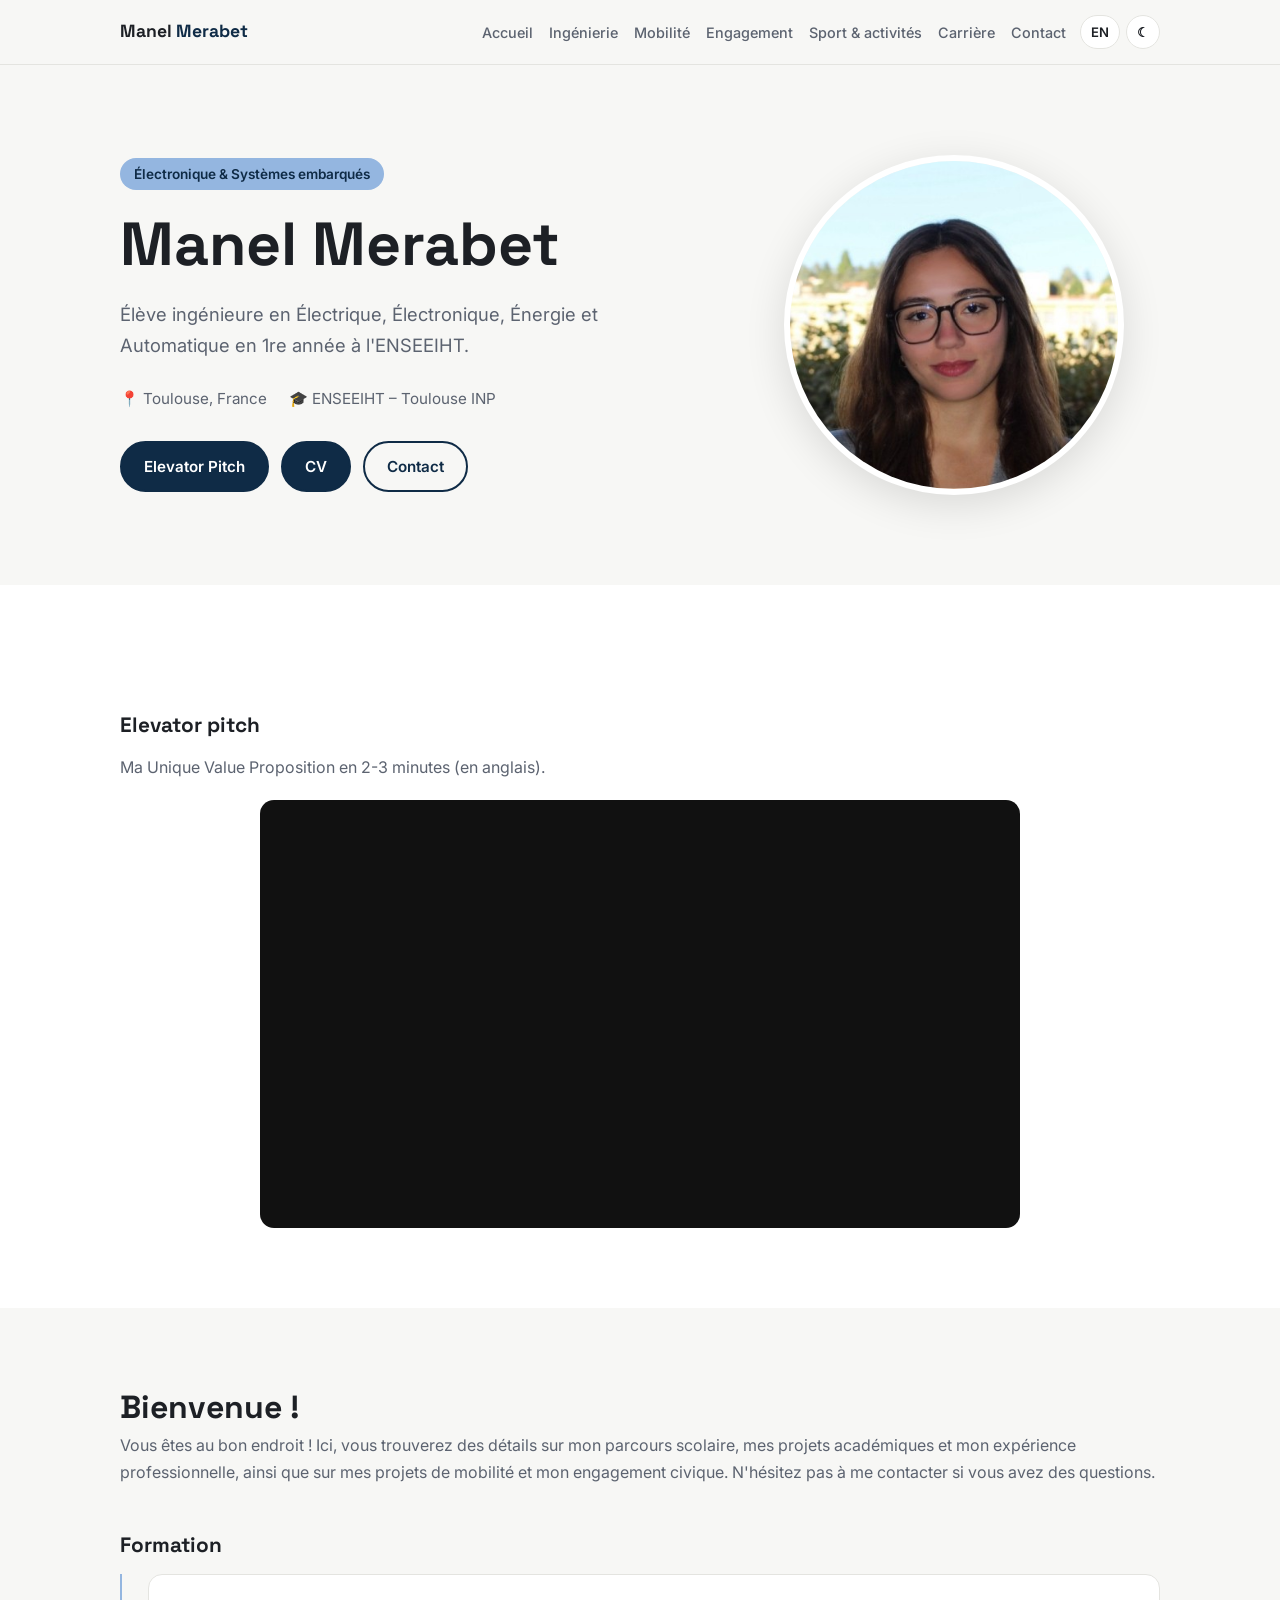
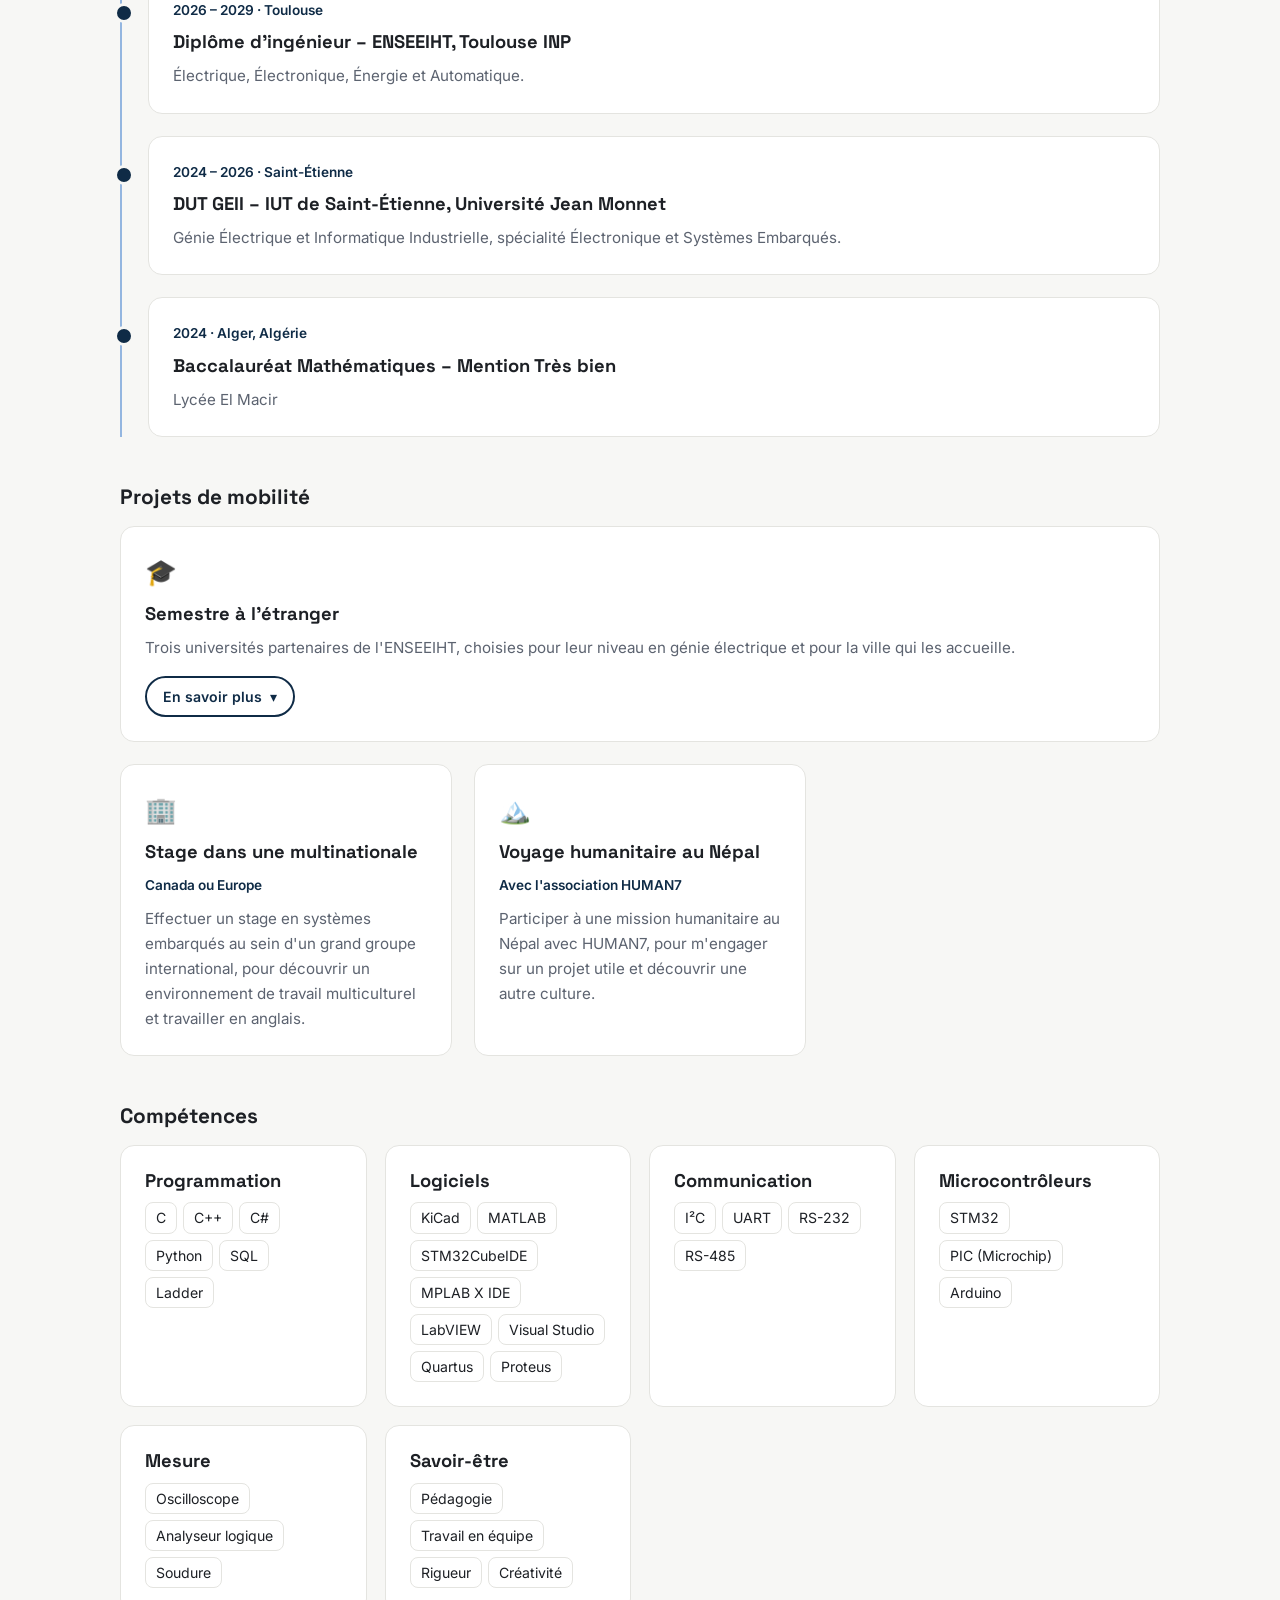
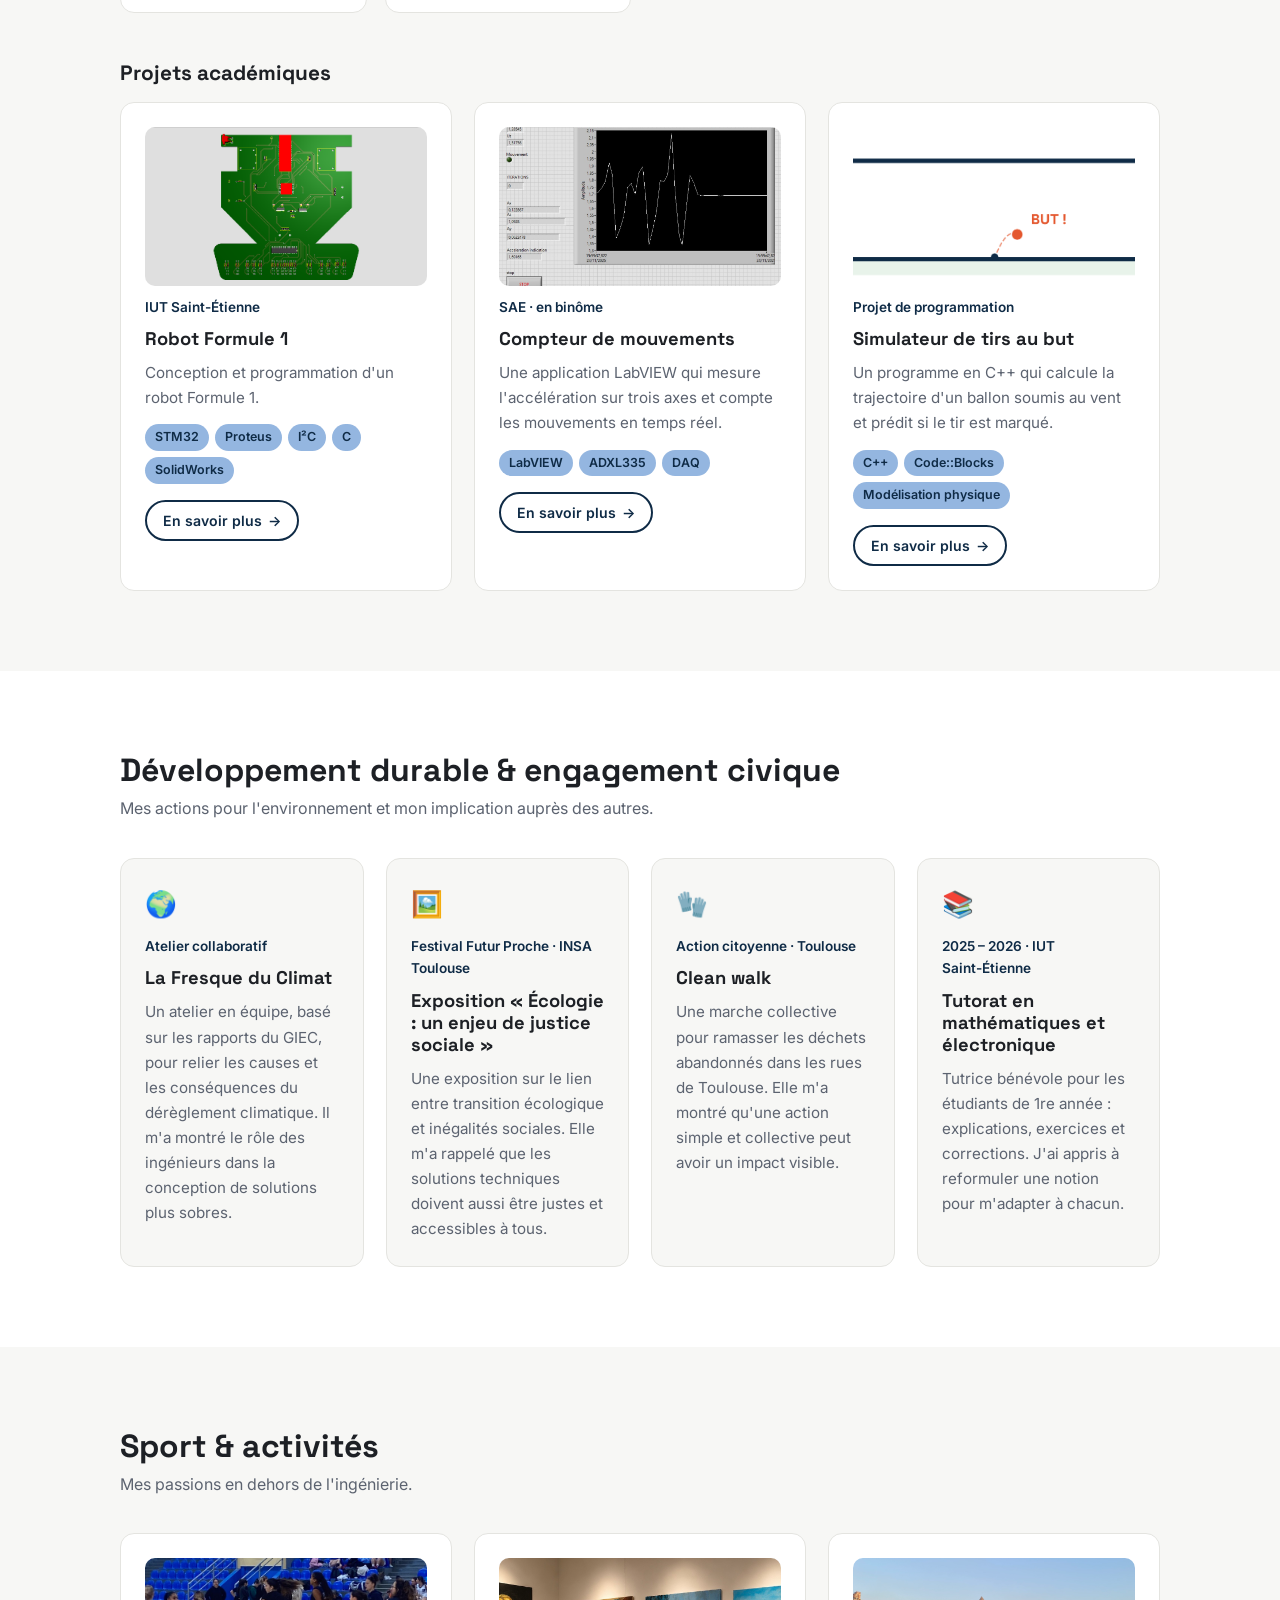
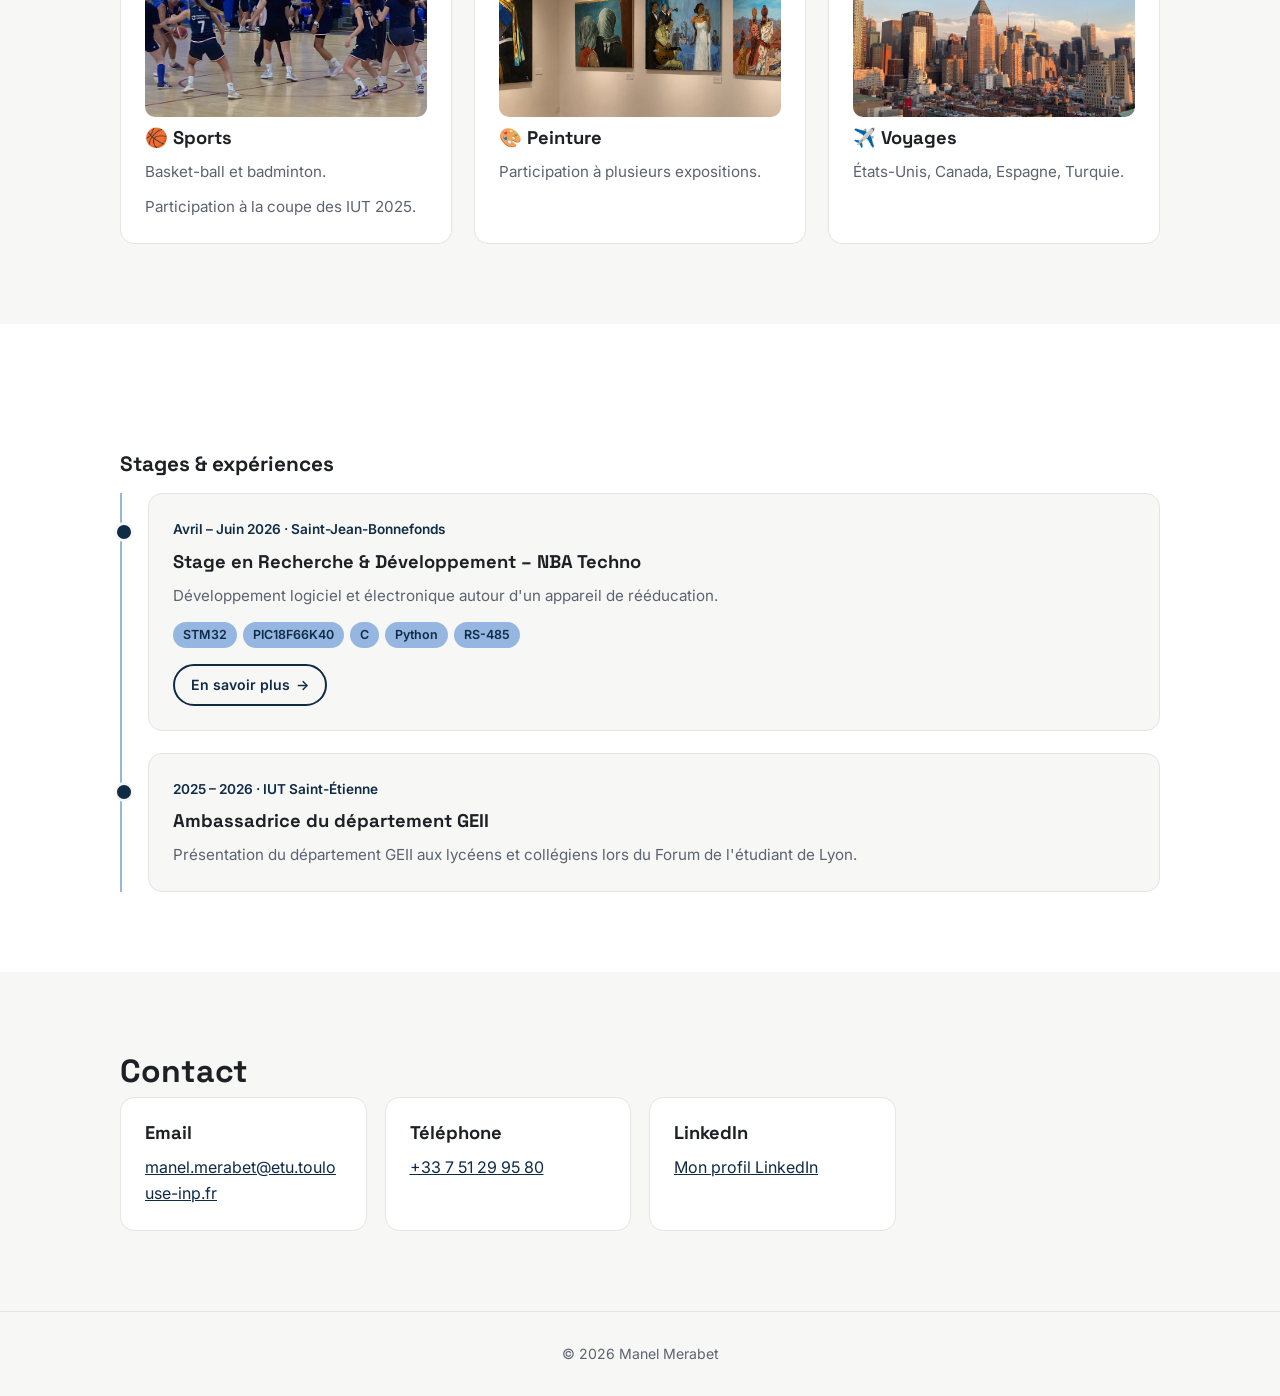
==== commit 795af3e1: "Clean up index.html and update navigation links Removed comments and updated navigation links for cl" ====
--- a/index.html
+++ b/index.html
@@ -1,47 +1,6 @@
 <!DOCTYPE html>
-<!--
-  ╔══════════════════════════════════════════════════════════════════╗
-  ║                 E-PORTFOLIO DE MANEL MERABET                     ║
-  ║          (format ENSEEIHT – CAM L3 – 6 onglets obligatoires)     ║
-  ╠══════════════════════════════════════════════════════════════════╣
-  ║  NOUVEAU DANS CETTE VERSION :                                    ║
-  ║  - Bouton ☀/☾ en haut : mode clair / mode sombre                 ║
-  ║  - Bouton FR/EN en haut : version française / anglaise           ║
-  ║  - Boutons "En savoir plus" :                                    ║
-  ║      · semestre → s'ouvre dans la page                           ║
-  ║      · stage et projets → ouvrent une PAGE DÉTAILLÉE dans le     ║
-  ║        même onglet (stage-nba-techno.html, projet-robot.html,    ║
-  ║        projet-accelerometre.html, projet-simulateur.html)        ║
-  ║                                                                  ║
-  ║  ⭐ COMMENT MARCHE LE FRANÇAIS / ANGLAIS :                        ║
-  ║  Chaque texte est écrit DEUX FOIS, l'un sous l'autre :           ║
-  ║     <p class="fr">Bonjour</p>                                    ║
-  ║     <p class="en">Hello</p>                                      ║
-  ║  Le site affiche seulement celui de la langue choisie.           ║
-  ║  ⚠️ Quand tu modifies un texte, modifie LES DEUX versions.       ║
-  ║                                                                  ║
-  ║  ⭐ COMMENT MARCHE "EN SAVOIR PLUS" :                             ║
-  ║     <details>                                                    ║
-  ║       <summary>En savoir plus</summary>   ← le bouton            ║
-  ║       ... contenu caché qui s'ouvre au clic ...                  ║
-  ║     </details>                                                   ║
-  ║                                                                  ║
-  ║  RAPPELS :                                                       ║
-  ║  - ✏️ = à modifier / compléter   ⚠️ = attention                  ║
-  ║  - Ctrl + F puis "✏️" pour trouver tous les endroits à remplir.  ║
-  ║  - Ne supprime jamais une balise fermante (</p>, </div>...).     ║
-  ║                                                                  ║
-  ║  FICHIERS DU SITE (tous dans le MÊME dossier) :                  ║
-  ║  index.html (cette page) · style.css (style de TOUTES les pages, ║
-  ║  dont les couleurs) · script.js (boutons FR/EN et ☾/☀)           ║
-  ║  + les 4 pages détaillées citées plus haut                       ║
-  ║  + tes images et CV :                                            ║
-  ║  photo.jpg · CV_Manel_Merabet_FR.pdf · CV_Manel_Merabet_EN.pdf   ║
-  ║  projet-robot.png · projet-accelerometre.jpg                     ║
-  ║  projet-simulateur-carte.png · sport.jpg · peinture.jpg          ║
-  ║  voyages.jpg                                                     ║
-  ╚══════════════════════════════════════════════════════════════════╝
--->
+
+
 <html lang="fr" data-lang="fr" data-title-fr="Manel Merabet – E-portfolio ENSEEIHT" data-title-en="Manel Merabet – ENSEEIHT e-portfolio">
 <head>
   <meta charset="UTF-8">
@@ -72,7 +31,7 @@
 <body>
 
   <!-- ==================================================================
-       MENU (les 6 onglets N7) + boutons langue et thème
+       MENU + boutons langue et thème
        ================================================================== -->
   <header>
     <nav class="conteneur">
@@ -81,7 +40,7 @@
       <ul class="menu" onclick="this.classList.remove('ouvert')">
         <li><a href="#accueil"><span class="fr">Accueil</span><span class="en">Welcome</span></a></li>
         <li><a href="#ingenierie"><span class="fr">Ingénierie</span><span class="en">Engineering</span></a></li>
-        <li><a href="#mobilite"><span class="fr">Mobilité</span><span class="en">Mobility</span></a></li>
+        <li><a href="#projets-mobilite"><span class="fr">Mobilité</span><span class="en">Mobility</span></a></li>
         <li><a href="#engagement"><span class="fr">Engagement</span><span class="en">Engagement</span></a></li>
         <li><a href="#activites"><span class="fr">Sport &amp; activités</span><span class="en">Sport &amp; activities</span></a></li>
         <li><a href="#carriere"><span class="fr">Carrière</span><span class="en">Career</span></a></li>
@@ -133,13 +92,36 @@
             <a href="CV_Manel_Merabet_FR.pdf" class="bouton plein fr" target="_blank">CV</a>
             <a href="CV_Manel_Merabet_EN.pdf" class="bouton plein en" target="_blank">Resume</a>
             <a href="#contact" class="bouton vide">Contact</a>
-            
-            
           </div>
         </div>
 
         <!-- ✏️ Ta photo : photo.jpg dans le dossier -->
         <img src="photo.jpg" alt="Manel Merabet" class="photo">
+      </div>
+    </section>
+
+    <!-- ==================================================================
+         ELEVATOR PITCH (juste après l'accueil)
+         Vidéo locale : mets pitch.mp4 (format MP4 / H.264) dans le même dossier.
+         pitch-miniature.jpg = image affichée avant la lecture (optionnel :
+         supprime l'attribut poster="..." si tu n'en as pas).
+         ================================================================== -->
+    <section id="pitch-section">
+      <div class="conteneur">
+        <h3 id="pitch">Elevator pitch</h3>
+        <p class="intro">
+          <span class="fr">Ma Unique Value Proposition en 2-3 minutes (en anglais).</span>
+          <span class="en">My Unique Value Proposition in 2-3 minutes.</span>
+        </p>
+        <!-- style="..." : la vidéo est centrée -->
+        <div class="video" style="margin: 0 auto;">
+           <iframe src="https://www.youtube.com/embed/wHqjFq78ZVw?rel=0"
+            title="Elevator pitch – Manel Merabet"
+            allow="accelerometer; autoplay; clipboard-write; encrypted-media; gyroscope; picture-in-picture; fullscreen"
+            referrerpolicy="strict-origin-when-cross-origin"
+            allowfullscreen></iframe>
+        </div>
+        
       </div>
     </section>
 
@@ -155,7 +137,6 @@
           <span class="en">You are in the right place! Here you will find details about my education, my academic projects and my work experience, as well as my mobility plans and civic engagement. Feel free to contact me if you have any questions.</span>
         </p>
 
-       
         <!-- ---------------- FORMATION (même format que les expériences) ----------------
              ✏️ Un bloc <article class="carte"> par diplôme, le plus récent en haut. -->
         <h3 id="formation"><span class="fr">Formation</span><span class="en">Education</span></h3>
@@ -222,7 +203,7 @@
                     <p class="fr"><strong>L'école :</strong> l'une des meilleures universités techniques d'Europe, très reconnue en génie électrique, énergie et systèmes embarqués, avec une recherche très active.</p>
                     <p class="en"><strong>The school:</strong> one of Europe's leading technical universities, highly regarded in electrical engineering, energy and embedded systems, with very active research.</p>
                     <p class="fr"><strong>La ville :</strong> Munich est un grand pôle industriel (Siemens, Infineon, BMW, Rohde &amp; Schwarz), avec une excellente qualité de vie, et l'occasion d'améliorer mon allemand.</p>
-                    <p class="en"><strong>The city:</strong> Munich is a major industrial hub (Siemens, Infineon, BMW, Rohde &amp; Schwarz), with a high quality of life,  and a chance to improve my German language.</p>
+                    <p class="en"><strong>The city:</strong> Munich is a major industrial hub (Siemens, Infineon, BMW, Rohde &amp; Schwarz), with a high quality of life, and a chance to improve my German language.</p>
                   </div>
 
                   <!-- ---- Université 2 : University of Sydney ----
@@ -230,7 +211,6 @@
                           vérifie auprès des relations internationales qu'il est renouvelé. -->
                   <div class="universite">
                     <img class="drapeau" src="https://flagcdn.com/w80/au.png" alt="Australie">
-                  
                     <h5>The University of Sydney</h5>
                     <span class="meta">
                       <span class="fr">Sydney, Australie · Échange bilatéral</span>
@@ -336,7 +316,7 @@
           <article class="carte">
             <img src="projet-robot.png" alt="Robot Formule 1 / Formula 1 Robot">
             <span class="meta"><span class="fr">IUT Saint-Étienne</span><span class="en">IUT Saint-Étienne</span></span>
-            <h4><span class="fr">Robot Formule 1 </span><span class="en">Formula 1 robot</span></h4>
+            <h4><span class="fr">Robot Formule 1</span><span class="en">Formula 1 robot</span></h4>
             <p class="fr">Conception et programmation d'un robot Formule 1.</p>
             <p class="en">Design and programming of a Formula 1 robot.</p>
             <div class="etiquettes"><span>STM32</span><span>Proteus</span><span>I²C</span><span>C</span><span>SolidWorks</span></div>
@@ -346,7 +326,6 @@
 
           <!-- ======== PROJET 2 : ACCÉLÉROMÈTRE ======== -->
           <article class="carte">
-            <!-- style="..." : l'image s'affiche en entier, sans être coupée -->
             <img src="projet-accelerometre.jpg" alt="Accéléromètre / Accelerometer">
             <span class="meta"><span class="fr">SAE · en binôme</span><span class="en">Pair project</span></span>
             <h4><span class="fr">Compteur de mouvements</span><span class="en">Motion counter</span></h4>
@@ -359,8 +338,7 @@
 
           <!-- ======== PROJET 3 : SIMULATEUR C++ ======== -->
           <article class="carte">
-            <!-- style="..." : l'image s'affiche en entier, sans être coupée -->
-            <img src="projet-simulateur-carte.png" alt="Simulateur de tirs au but / Penalty shoot-out simulator" >
+            <img src="projet-simulateur-carte.png" alt="Simulateur de tirs au but / Penalty shoot-out simulator">
             <span class="meta"><span class="fr">Projet de programmation</span><span class="en">Programming project</span></span>
             <h4><span class="fr">Simulateur de tirs au but</span><span class="en">Penalty shoot-out simulator</span></h4>
             <p class="fr">Un programme en C++ qui calcule la trajectoire d'un ballon soumis au vent et prédit si le tir est marqué.</p>
@@ -374,8 +352,6 @@
       </div>
     </section>
 
-    
-
     <!-- ==================================================================
          ONGLET 4 : SUSTAINABILITY & CIVIC ENGAGEMENT
          ================================================================== -->
@@ -469,27 +445,13 @@
     </section>
 
     <!-- ==================================================================
-         ONGLET 6 : CAREER DEVELOPMENT (pitch + stages)
+         ONGLET 6 : CAREER DEVELOPMENT (stages & expériences)
          ⚠️ NE PAS SUPPRIMER les 2 lignes <section ...> et <div class="conteneur"> :
             ce sont elles qui gardent la section centrée dans la page.
          ================================================================== -->
     <section id="carriere">
       <div class="conteneur">
 
-        <!-- ---------------- VIDÉO PITCH ----------------
-             ✏️ Mets ta vidéo sur YouTube en "Non répertoriée", puis remplace
-                ID_DE_TA_VIDEO par son identifiant (les lettres après "watch?v="). -->
-        <h3 id="pitch">Elevator pitch</h3>
-        <p class="intro">
-          <span class="fr">Ma Unique Value Proposition en 2-3 minutes (en anglais).</span>
-          <span class="en">My Unique Value Proposition in 2-3 minutes.</span>
-        </p>
-        <!-- style="..." : la vidéo est centrée -->
-        <div class="video" style="margin: 0 auto;">
-          <iframe src="https://www.youtube.com/embed/ID_DE_TA_VIDEO" title="Elevator pitch – Manel Merabet" allowfullscreen></iframe>
-        </div>
-
-       
         <!-- ---------------- STAGES & EXPÉRIENCES ----------------
              "En savoir plus" ouvre stage-nba-techno.html (le détail se modifie là-bas). -->
         <h3 id="stages"><span class="fr">Stages &amp; expériences</span><span class="en">Internships &amp; experience</span></h3>
@@ -517,7 +479,6 @@
 
         </div>
 
-       
       </div>
     </section>
 
@@ -527,7 +488,7 @@
     <section id="contact">
       <div class="conteneur">
         <h2 class="titre-section">Contact</h2>
-        
+
         <div class="contact-grille">
           <div class="carte">
             <h4>Email</h4>
